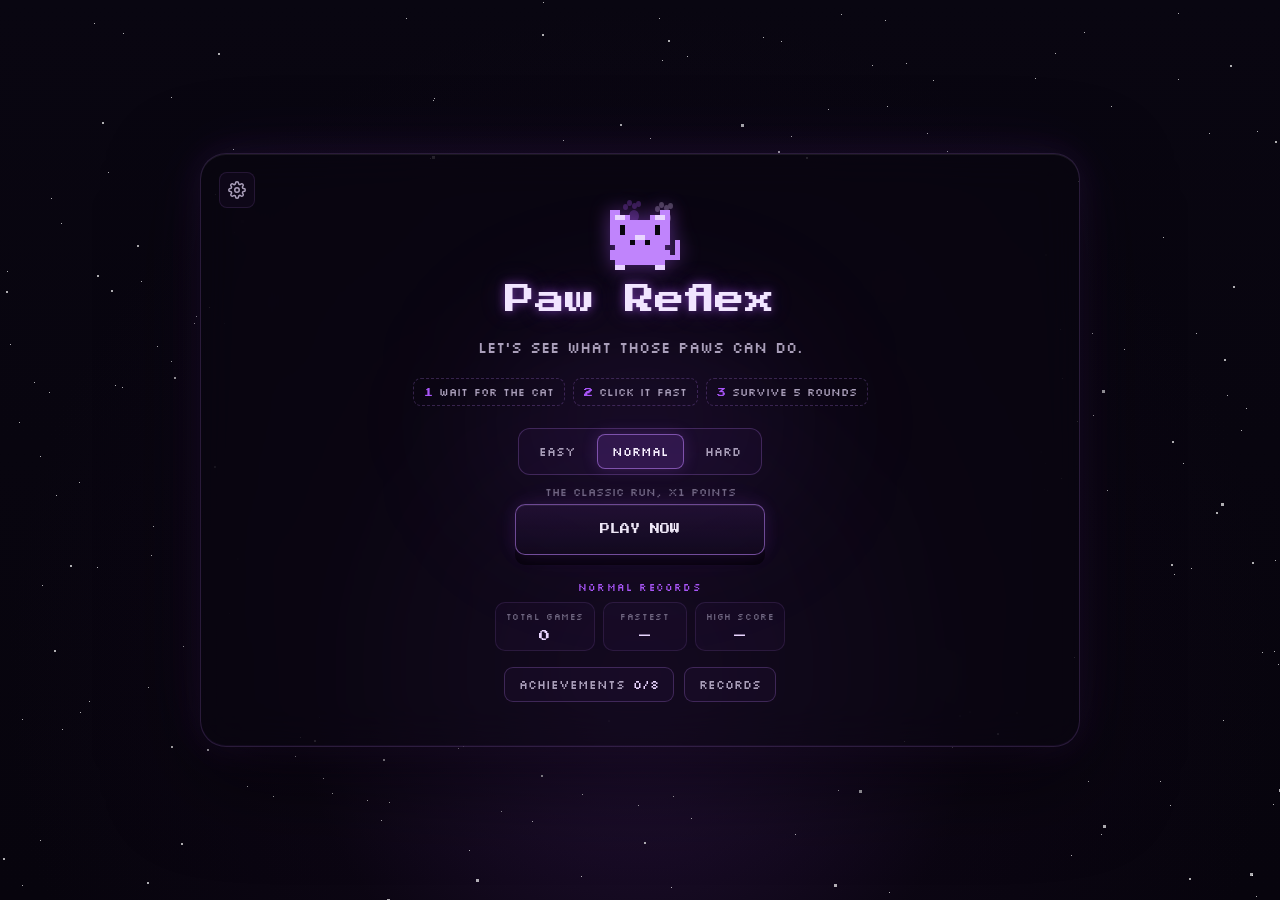
==== homescreen.html @ 72b89626 "feat: home screen upgrade with mascot, how-to-play, mode stats, and selection animations" ====
<!doctype html>
<html lang="en">
  <head>
    <meta charset="UTF-8" />
    <meta name="viewport" content="width=device-width, initial-scale=1.0" />
    <title>Paw Reflex</title>
    <link rel="preconnect" href="https://fonts.googleapis.com" />
    <link rel="preconnect" href="https://fonts.gstatic.com" crossorigin />
    <link
      href="https://fonts.googleapis.com/css2?family=Press+Start+2P&family=Silkscreen:wght@400;700&display=swap"
      rel="stylesheet"
    />
    <link rel="stylesheet" href="style.css" />
  </head>

  <body>
    <div class="mouse-glow"></div>

    <div class="container">
      <div id="stars"></div>
      <div id="stars2"></div>
      <div id="stars3"></div>
      <div></div>
    </div>

    <main class="game-container">
      <button class="settings-btn" type="button" aria-label="Settings">
        <svg
          viewBox="0 0 24 24"
          width="18"
          height="18"
          fill="none"
          stroke="currentColor"
          stroke-width="2"
          stroke-linecap="round"
          stroke-linejoin="round"
          aria-hidden="true"
        >
          <circle cx="12" cy="12" r="3"></circle>
          <path
            d="M19.4 15a1.65 1.65 0 0 0 .33 1.82l.06.06a2 2 0 0 1 0 2.83 2 2 0 0 1-2.83 0l-.06-.06a1.65 1.65 0 0 0-1.82-.33 1.65 1.65 0 0 0-1 1.51V21a2 2 0 0 1-2 2 2 2 0 0 1-2-2v-.09A1.65 1.65 0 0 0 9 19.4a1.65 1.65 0 0 0-1.82.33l-.06.06a2 2 0 0 1-2.83 0 2 2 0 0 1 0-2.83l.06-.06a1.65 1.65 0 0 0 .33-1.82 1.65 1.65 0 0 0-1.51-1H3a2 2 0 0 1-2-2 2 2 0 0 1 2-2h.09A1.65 1.65 0 0 0 4.6 9a1.65 1.65 0 0 0-.33-1.82l-.06-.06a2 2 0 0 1 0-2.83 2 2 0 0 1 2.83 0l.06.06a1.65 1.65 0 0 0 1.82.33H9a1.65 1.65 0 0 0 1-1.51V3a2 2 0 0 1 2-2 2 2 0 0 1 2 2v.09a1.65 1.65 0 0 0 1 1.51 1.65 1.65 0 0 0 1.82-.33l.06-.06a2 2 0 0 1 2.83 0 2 2 0 0 1 0 2.83l-.06.06a1.65 1.65 0 0 0-.33 1.82V9a1.65 1.65 0 0 0 1.51 1H21a2 2 0 0 1 2 2 2 2 0 0 1-2 2h-.09a1.65 1.65 0 0 0-1.51 1z"
          ></path>
        </svg>
      </button>
      <section class="home-screen">
        <span
          class="paw"
          style="
            top: -4px;
            left: 18px;
            transform: rotate(-18deg);
            color: var(--pink);
          "
          aria-hidden="true"
        ></span>

        <span
          class="paw"
          style="
            bottom: 6px;
            right: 14px;
            transform: rotate(14deg);
            color: var(--signal);
          "
          aria-hidden="true"
        ></span>

        <div class="mascot-wrap">
          <svg
            class="mascot"
            viewBox="0 0 16 12"
            width="80"
            height="60"
            shape-rendering="crispEdges"
            aria-hidden="true"
          >
            <g class="mascot-tail">
              <rect class="mascot-body" x="15" y="6" width="1" height="1" />
              <rect class="mascot-body" x="15" y="7" width="1" height="1" />
              <rect class="mascot-body" x="15" y="8" width="1" height="1" />
              <rect class="mascot-body" x="14" y="9" width="2" height="1" />
            </g>
            <rect class="mascot-body" x="2" y="0" width="2" height="1" />
            <rect class="mascot-body" x="12" y="0" width="2" height="1" />
            <rect class="mascot-body" x="2" y="1" width="1" height="1" />
            <rect class="mascot-body" x="5" y="1" width="1" height="1" />
            <rect class="mascot-body" x="10" y="1" width="1" height="1" />
            <rect class="mascot-body" x="13" y="1" width="1" height="1" />
            <rect class="mascot-body" x="2" y="2" width="12" height="1" />
            <rect class="mascot-body" x="2" y="3" width="2" height="1" />
            <rect class="mascot-body" x="5" y="3" width="6" height="1" />
            <rect class="mascot-body" x="12" y="3" width="2" height="1" />
            <rect class="mascot-body" x="2" y="4" width="2" height="1" />
            <rect class="mascot-body" x="5" y="4" width="6" height="1" />
            <rect class="mascot-body" x="12" y="4" width="2" height="1" />
            <rect class="mascot-body" x="2" y="5" width="5" height="1" />
            <rect class="mascot-body" x="9" y="5" width="5" height="1" />
            <rect class="mascot-body" x="2" y="6" width="4" height="1" />
            <rect class="mascot-body" x="7" y="6" width="2" height="1" />
            <rect class="mascot-body" x="10" y="6" width="4" height="1" />
            <rect class="mascot-body" x="3" y="7" width="10" height="1" />
            <rect class="mascot-body" x="2" y="8" width="12" height="1" />
            <rect class="mascot-body" x="2" y="9" width="12" height="1" />
            <rect class="mascot-body" x="3" y="10" width="10" height="1" />
            <rect class="mascot-inner" x="3" y="1" width="2" height="1" />
            <rect class="mascot-inner" x="11" y="1" width="2" height="1" />
            <rect class="mascot-inner" x="3" y="11" width="2" height="1" />
            <rect class="mascot-inner" x="11" y="11" width="2" height="1" />
            <g class="mascot-eyes">
              <rect class="mascot-eye" x="4" y="3" width="1" height="1" />
              <rect class="mascot-eye" x="11" y="3" width="1" height="1" />
              <rect class="mascot-eye" x="4" y="4" width="1" height="1" />
              <rect class="mascot-eye" x="11" y="4" width="1" height="1" />
            </g>
            <rect class="mascot-inner" x="7" y="5" width="2" height="1" />
            <rect class="mascot-eye" x="6" y="6" width="1" height="1" />
            <rect class="mascot-eye" x="9" y="6" width="1" height="1" />
          </svg>
        </div>

        <h1>Paw Reflex</h1>

        <p class="tagline">Let's see what those paws can do.</p>

        <ol class="how-to" aria-label="How to play">
          <li><b>1</b> Wait for the cat</li>
          <li><b>2</b> Click it fast</li>
          <li><b>3</b> Survive 5 rounds</li>
        </ol>

        <div class="mode-select" role="radiogroup" aria-label="Difficulty mode">
          <button
            class="mode-btn"
            type="button"
            role="radio"
            aria-checked="false"
            data-mode="easy"
          >
            Easy
          </button>
          <button
            class="mode-btn"
            type="button"
            role="radio"
            aria-checked="true"
            data-mode="normal"
          >
            Normal
          </button>
          <button
            class="mode-btn"
            type="button"
            role="radio"
            aria-checked="false"
            data-mode="hard"
          >
            Hard
          </button>
        </div>

        <p class="mode-hint"></p>

        <button class="play-btn">Play now</button>

        <div class="home-stats">
          <p class="home-stats-mode"></p>

          <div class="home-stat-row">
            <div class="home-stat">
              <span>Total games</span>
              <strong class="home-stat-games">0</strong>
            </div>

            <div class="home-stat">
              <span>Fastest</span>
              <strong class="home-stat-fastest">—</strong>
            </div>

            <div class="home-stat">
              <span>High score</span>
              <strong class="home-stat-score">—</strong>
            </div>
          </div>
        </div>

        <div class="home-links">
          <button class="achievements-btn" type="button">
            Achievements <span class="achievements-count">0/8</span>
          </button>
          <button class="records-btn" type="button">Records</button>
        </div>
      </section>
    </main>

    <section
      id="achievements-screen"
      role="dialog"
      aria-modal="true"
      aria-labelledby="achievements-title"
      aria-hidden="true"
    >
      <div class="achievements-card">
        <p class="results-label">TROPHIES</p>

        <h2 id="achievements-title">Achievements</h2>

        <ul class="achievements-list"></ul>

        <button id="achievements-close-btn" type="button">Close</button>
      </div>
    </section>

    <section
      id="records-screen"
      role="dialog"
      aria-modal="true"
      aria-labelledby="records-title"
      aria-hidden="true"
    >
      <div class="achievements-card records-card">
        <p class="results-label">STATS</p>

        <h2 id="records-title">Personal Records</h2>

        <div class="records-body"></div>

        <button id="records-close-btn" type="button">Close</button>
      </div>
    </section>

    <section
      id="settings-screen"
      role="dialog"
      aria-modal="true"
      aria-labelledby="settings-title"
      aria-hidden="true"
    >
      <div class="settings-card">
        <p class="results-label">OPTIONS</p>

        <h2 id="settings-title">Settings</h2>

        <ul class="settings-list">
          <li class="setting-row">
            <div>
              <strong>Music</strong>
              <span>Home screen soundtrack</span>
            </div>
            <button
              class="toggle"
              type="button"
              role="switch"
              aria-checked="true"
              aria-label="Music"
              data-setting="music"
            >
              <span class="toggle-knob"></span>
            </button>
          </li>

          <li class="setting-row">
            <div>
              <strong>Sound effects</strong>
              <span>Clicks, hits and countdown</span>
            </div>
            <button
              class="toggle"
              type="button"
              role="switch"
              aria-checked="true"
              aria-label="Sound effects"
              data-setting="sfx"
            >
              <span class="toggle-knob"></span>
            </button>
          </li>

          <li class="setting-row">
            <div>
              <strong>Visual effects</strong>
              <span>Glow, stars and animations</span>
            </div>
            <button
              class="toggle"
              type="button"
              role="switch"
              aria-checked="true"
              aria-label="Visual effects"
              data-setting="effects"
            >
              <span class="toggle-knob"></span>
            </button>
          </li>
        </ul>

        <button id="settings-close-btn" type="button">Close</button>
      </div>
    </section>

    <div id="game-loading">
      <div class="loading-den">
        <img
          class="loading-gif"
          src="https://media.tenor.com/aH6qp6K6lO4AAAAm/apple-apple-cat.webp"
          alt=""
          aria-hidden="true"
        />
      </div>

      <div class="loading-logo">Paw Reflex</div>

      <div class="loading-bar">
        <span></span>
      </div>

      <div class="loading-text">Warming up paws</div>
    </div>

    <audio id="home-music" loop preload="auto">
      <source src="assets/home-music.mp3" type="audio/mpeg" />
    </audio>

    <script src="app.js"></script>
  </body>
</html>
---- style.css ----
:root {
  --bg-void: #08050f;
  --bg-panel: rgba(14, 9, 24, 0.68);
  --bg-raised: rgba(22, 13, 35, 0.82);

  --border-hair: rgba(192, 132, 252, 0.12);
  --border-hair-strong: rgba(192, 132, 252, 0.24);

  --text-primary: #f7f0ff;
  --text-muted: #aa9fba;
  --text-faint: #6f6680;

  --signal: #a855f7;
  --signal-strong: #c084fc;
  --signal-dim: rgba(168, 85, 247, 0.14);

  --pink: #e9d5ff;
  --pink-dim: rgba(233, 213, 255, 0.16);

  --cat-coat: #f3d8b6;
  --cat-coat-shade: #e0bb8c;
  --cat-ear-inner: #ffc9d1;
  --cat-mark: #2a211b;

  --font-display: "Press Start 2P", cursive;
  --font-mono: "Silkscreen", monospace;

  --radius-panel: 26px;
}

* {
  box-sizing: border-box;
  margin: 0;
  padding: 0;
}

body {
  min-height: 100vh;
  display: flex;
  justify-content: center;
  align-items: center;
  font-family: var(--font-display);
  color: var(--text-primary);

  background:
    radial-gradient(
      circle at 50% 18%,
      rgba(168, 85, 247, 0.13),
      transparent 42%
    ),
    radial-gradient(
      circle at 12% 85%,
      rgba(124, 58, 237, 0.08),
      transparent 38%
    ),
    var(--bg-void);

  position: relative;
  overflow: hidden;
  isolation: isolate;
}

body::before {
  content: "";
  position: fixed;
  inset: 0;
  background:
    radial-gradient(
      circle at 50% 35%,
      rgba(168, 85, 247, 0.08),
      transparent 52%
    ),
    linear-gradient(180deg, rgba(255, 255, 255, 0.015), transparent 32%);
  pointer-events: none;
  z-index: 0;
}

button {
  font: inherit;
  color: inherit;
}

button:focus-visible {
  outline: 2px solid var(--signal);
  outline-offset: 2px;
}

.paw {
  position: absolute;
  opacity: 0.28;
  pointer-events: none;
  color: var(--signal);
  filter: drop-shadow(0 0 10px rgba(168, 85, 247, 0.42));
}

.paw::before {
  content: "";
  position: absolute;
  width: 10px;
  height: 12px;
  border-radius: 50%;
  background: currentColor;
  top: 6px;
  left: 3px;
}

.paw::after {
  content: "";
  position: absolute;
  width: 5px;
  height: 6px;
  border-radius: 50%;
  background: currentColor;
  top: 0;
  left: -3px;
  box-shadow:
    9px -1px 0 0 currentColor,
    4px -4px 0 0 currentColor,
    13px -3px 0 0 currentColor;
}

.game-container {
  width: min(880px, 95vw);
  max-height: 94vh;
  overflow-y: auto;
  padding: 38px 38px 42px;

  background: rgba(10, 6, 17, 0.58);
  backdrop-filter: blur(20px);
  -webkit-backdrop-filter: blur(20px);

  border: 1px solid rgba(192, 132, 252, 0.18);
  border-radius: var(--radius-panel);

  box-shadow:
    0 30px 90px rgba(0, 0, 0, 0.62),
    0 0 35px rgba(168, 85, 247, 0.11),
    0 0 80px rgba(168, 85, 247, 0.07),
    inset 0 1px 0 rgba(255, 255, 255, 0.07),
    inset 0 -1px 0 rgba(168, 85, 247, 0.06);

  position: relative;
  z-index: 2;
}

.home-screen {
  text-align: center;
  padding: 18px 0 2px;
  position: relative;
  animation: denReveal 0.5s cubic-bezier(0.22, 1, 0.36, 1);
}

.home-screen > * {
  position: relative;
  z-index: 1;
}

.home-screen::before {
  content: "";
  position: absolute;
  width: 320px;
  height: 220px;
  left: 50%;
  top: 45%;
  transform: translate(-50%, -50%);
  background: rgba(168, 85, 247, 0.08);
  filter: blur(70px);
  border-radius: 50%;
  pointer-events: none;
  z-index: 0;
}

@keyframes denReveal {
  from {
    opacity: 0;
    transform: translateY(10px) scale(0.98);
  }
  to {
    opacity: 1;
    transform: translateY(0) scale(1);
  }
}

.home-screen h1 {
  font-size: 30px;
  font-weight: 400;
  line-height: 1.35;
  letter-spacing: 0;
  margin-bottom: 16px;

  color: #f1e5ff;
  text-shadow:
    0 0 10px rgba(168, 85, 247, 0.58),
    0 0 26px rgba(168, 85, 247, 0.24);
}

.home-screen .tagline {
  font-family: var(--font-mono);
  font-size: 15px;
  line-height: 1.6;
  color: var(--text-muted);
  margin-bottom: 34px;
}

.play-btn {
  --bg: rgba(15, 8, 25, 0.92);
  --text-color: #f7f0ff;

  position: relative;
  width: 250px;
  border: 1px solid rgba(192, 132, 252, 0.55);
  background:
    linear-gradient(
      180deg,
      rgba(168, 85, 247, 0.12),
      rgba(168, 85, 247, 0.025)
    ),
    var(--bg);
  color: var(--text-color);

  padding: 17px 18px;
  font-family: var(--font-display);
  font-size: 10px;
  font-weight: 400;
  line-height: 1.5;
  text-transform: uppercase;
  transition:
    transform 0.18s ease,
    border-color 0.18s ease,
    box-shadow 0.18s ease,
    background 0.18s ease;
  border-radius: 10px;
  opacity: 0.96;
  letter-spacing: 0;

  box-shadow:
    0 0 16px rgba(168, 85, 247, 0.14),
    0 0 40px rgba(168, 85, 247, 0.06),
    0 10px 0 rgba(6, 3, 10, 0.88),
    inset 0 1px 0 rgba(255, 255, 255, 0.06);

  cursor: pointer;
}

.play-btn:hover {
  opacity: 1;
  transform: translateY(-1px);

  border-color: rgba(216, 180, 254, 0.92);

  background:
    linear-gradient(180deg, rgba(168, 85, 247, 0.2), rgba(168, 85, 247, 0.05)),
    var(--bg);

  box-shadow:
    0 0 18px rgba(168, 85, 247, 0.32),
    0 0 42px rgba(168, 85, 247, 0.14),
    0 10px 0 rgba(6, 3, 10, 0.88),
    inset 0 0 18px rgba(168, 85, 247, 0.08);
}

.play-btn:active {
  top: 4px;
  transform: translateY(3px);

  box-shadow:
    0 0 12px rgba(168, 85, 247, 0.24),
    0 4px 0 rgba(6, 3, 10, 0.88),
    inset 0 0 12px rgba(168, 85, 247, 0.08);
}
.home-best-row {
  margin-top: 30px;
  font-family: var(--font-mono);
  font-size: 13px;
  line-height: 1.4;
  color: var(--text-faint);
}

.home-best-row .home-best {
  color: var(--pink);
}

.game-header {
  display: flex;
  align-items: center;
  justify-content: space-between;

  margin-bottom: 26px;
  padding-bottom: 18px;
  border-bottom: 1px dashed var(--border-hair-strong);
}

.home-btn {
  font-family: var(--font-mono);
  font-size: 13px;
  letter-spacing: 0;

  color: var(--text-muted);
  background: rgba(168, 85, 247, 0.035);
  border: 1px solid var(--border-hair-strong);
  border-radius: 9px;
  padding: 9px 14px;

  cursor: pointer;
  transition:
    color 0.18s ease,
    border-color 0.18s ease,
    background 0.18s ease,
    transform 0.18s ease,
    box-shadow 0.18s ease;
}

.home-btn:hover {
  color: var(--signal-strong);
  border-color: var(--signal);
  background: rgba(168, 85, 247, 0.08);
  transform: translateY(-1px);
  box-shadow: 0 0 18px rgba(168, 85, 247, 0.12);
}

.round-counter {
  font-family: var(--font-mono);
  font-size: 12px;
  letter-spacing: 0.05em;
  color: var(--text-muted);
}

.stat-row {
  display: flex;
  gap: 12px;
  margin-bottom: 20px;
}

.stat-block {
  flex: 1;
  background:
    linear-gradient(
      180deg,
      rgba(168, 85, 247, 0.055),
      rgba(168, 85, 247, 0.018)
    ),
    var(--bg-raised);
  border: 1px solid var(--border-hair);
  border-radius: 14px;
  padding: 15px 17px;
  box-shadow: inset 0 1px 0 rgba(255, 255, 255, 0.025);
}

.stat-label {
  display: block;
  font-family: var(--font-mono);
  font-size: 10px;
  letter-spacing: 0.09em;
  color: var(--text-faint);
  margin-bottom: 6px;
}

.stat-value {
  display: block;
  font-family: var(--font-mono);
  font-size: 24px;
  font-weight: 700;
  color: var(--text-primary);
  text-shadow: 0 0 12px rgba(168, 85, 247, 0.14);
}

.stat-block.is-best .stat-value {
  color: var(--pink);
}

.game-area {
  position: relative;
  height: min(48vh, 420px);

  display: flex;
  align-items: center;
  justify-content: center;

  border: 1px solid var(--border-hair);
  border-radius: 20px;

  background:
    radial-gradient(
      circle at 50% 50%,
      rgba(168, 85, 247, 0.065),
      transparent 60%
    ),
    rgba(6, 3, 12, 0.92);

  box-shadow:
    inset 0 0 28px rgba(168, 85, 247, 0.035),
    inset 0 1px 0 rgba(255, 255, 255, 0.025);

  overflow: hidden;
}

.game-status {
  font-family: var(--font-mono);
  font-size: 13px;
  letter-spacing: 0.04em;
  color: var(--text-muted);
  pointer-events: none;
  animation: statusPulse 1.7s ease-in-out infinite;
}

@keyframes statusPulse {
  0%,
  100% {
    opacity: 0.5;
  }
  50% {
    opacity: 1;
  }
}

.target {
  display: block;
  opacity: 0;
  pointer-events: none;
  position: absolute;

  width: 96px;
  padding: 0;
  border: none;
  background: transparent;
  cursor: pointer;
  line-height: 0;

  appearance: none;
  -webkit-appearance: none;
  -webkit-tap-highlight-color: transparent;
  box-shadow: none;
  filter: none;
  outline: none;
  border-radius: 0;
}

/* no rectangular focus frame around the cat (the glow below replaces it) */
.target:focus,
.target:focus-visible {
  outline: none;
  box-shadow: none;
}

.target.is-visible {
  opacity: 1;
  pointer-events: auto;
  animation: targetPop 0.2s ease-out;
}

.target:hover .cat-gif {
  transform: scale(1.08) rotate(-2deg);
}

.target:active .cat-gif {
  transform: scale(0.9) rotate(2deg);
}

.cat-gif {
  display: block;
  width: 100%;
  height: auto;
  pointer-events: none;
  user-select: none;

  filter: none;
  box-shadow: none;
  transition: transform 0.12s cubic-bezier(0.34, 1.56, 0.64, 1);
}

.cat-source {
  position: absolute;
  width: 1px;
  height: 1px;
  opacity: 0;
  pointer-events: none;
}

@keyframes targetPop {
  from {
    transform: scale(0.3);
    opacity: 0;
  }
  to {
    transform: scale(1);
    opacity: 1;
  }
}

.round-dots {
  display: flex;
  justify-content: center;
  gap: 8px;
  margin-top: 18px;
}

.round-dots .dot {
  width: 7px;
  height: 7px;
  border-radius: 50%;
  background: var(--bg-raised);
  border: 1px solid var(--border-hair-strong);
  transition:
    background 0.2s ease,
    border-color 0.2s ease,
    transform 0.2s ease;
}

.round-dots .dot.is-current {
  background: var(--signal);
  border-color: var(--signal);
  transform: scale(1.3);
  box-shadow: 0 0 10px rgba(255, 157, 108, 0.6);
}

.round-dots .dot.is-done {
  background: var(--pink);
  border-color: var(--pink);
}

.start-btn {
  display: block;
  width: 100%;
  margin-top: 22px;

  font-family: var(--font-display);
  font-weight: 400;
  font-size: 10px;
  line-height: 1.5;
  letter-spacing: 0;

  padding: 17px 16px;
  border-radius: 10px;
  border: 1px solid var(--border-hair-strong);

  background:
    linear-gradient(180deg, rgba(168, 85, 247, 0.07), rgba(168, 85, 247, 0.02)),
    var(--bg-raised);
  color: var(--text-primary);

  cursor: pointer;
  transition:
    color 0.18s ease,
    border-color 0.18s ease,
    background 0.18s ease,
    transform 0.18s ease,
    box-shadow 0.18s ease;
}

.start-btn:hover {
  border-color: var(--signal);
  color: var(--signal-strong);
  background:
    linear-gradient(
      180deg,
      rgba(168, 85, 247, 0.14),
      rgba(168, 85, 247, 0.045)
    ),
    var(--bg-raised);
  transform: translateY(-1px);
  box-shadow: 0 0 24px rgba(168, 85, 247, 0.16);
}

.start-btn:active {
  transform: translateY(2px);
}

.mouse-glow {
  position: fixed;
  top: 0;
  left: 0;
  width: 0;
  height: 0;

  pointer-events: none;
  z-index: 0;
  color: var(--signal);

  filter: drop-shadow(0 0 7px rgba(168, 85, 247, 0.55))
    drop-shadow(0 0 18px rgba(168, 85, 247, 0.2));
  will-change: transform;
}

.mouse-glow::before {
  content: "";
  position: absolute;
  width: 9px;
  height: 11px;
  border-radius: 50%;
  background: currentColor;
  top: -14px;
  left: -5px;
  opacity: 0.85;
}

.mouse-glow::after {
  content: "";
  position: absolute;
  width: 4px;
  height: 5px;
  border-radius: 50%;
  background: currentColor;
  top: -20px;
  left: -9px;
  opacity: 0.85;
  box-shadow:
    8px -1px 0 0 currentColor,
    3.5px -3px 0 0 currentColor,
    11.5px -2.6px 0 0 currentColor;
}

#game-loading {
  display: none;
  position: fixed;
  inset: 0;

  flex-direction: column;
  justify-content: center;
  align-items: center;
  text-align: center;

  background:
    radial-gradient(
      circle at 50% 42%,
      rgba(168, 85, 247, 0.11),
      transparent 34%
    ),
    radial-gradient(
      circle at 50% 70%,
      rgba(124, 58, 237, 0.06),
      transparent 48%
    ),
    var(--bg-void);
  z-index: 10;
}

.loading-logo {
  font-family: var(--font-display);
  font-weight: 700;
  font-size: 22px;
  letter-spacing: -0.01em;
  margin-bottom: 16px;
}

.loading-den {
  width: 96px;
  height: 96px;
  margin: 0 auto 20px;
  position: relative;

  border-radius: 50%;
  background: rgba(18, 10, 30, 0.9);
  border: 1px solid var(--border-hair-strong);

  display: flex;
  align-items: center;
  justify-content: center;
  overflow: hidden;

  box-shadow:
    inset 0 0 0 6px var(--bg-void),
    0 0 0 1px var(--border-hair),
    0 0 30px rgba(168, 85, 247, 0.26);

  animation: denBreathe 2.2s ease-in-out infinite;
}

.loading-gif {
  width: 72%;
  height: 72%;
  object-fit: contain;
}

@keyframes denBreathe {
  0%,
  100% {
    box-shadow:
      inset 0 0 0 6px var(--bg-void),
      0 0 0 1px var(--border-hair),
      0 0 30px rgba(168, 85, 247, 0.26);
  }
  50% {
    box-shadow:
      inset 0 0 0 6px var(--bg-void),
      0 0 0 1px var(--border-hair),
      0 0 44px rgba(168, 85, 247, 0.42);
  }
}

.loading-bar {
  width: 140px;
  height: 4px;
  margin: 18px auto 0;

  border-radius: 999px;
  background: var(--bg-raised);
  overflow: hidden;
}

.loading-bar span {
  display: block;
  height: 100%;
  width: 40%;
  border-radius: 999px;
  background: linear-gradient(90deg, var(--signal), var(--pink));
  animation: loadingSweep 1.1s ease-in-out infinite;
}

@keyframes loadingSweep {
  0% {
    transform: translateX(-100%);
  }
  100% {
    transform: translateX(350%);
  }
}

.loading-text {
  margin-top: 16px;
  font-family: var(--font-mono);
  font-size: 11px;
  letter-spacing: 0.08em;
  color: var(--text-muted);
}

#results-screen {
  display: none;
  position: fixed;
  inset: 0;

  justify-content: center;
  align-items: center;

  padding: 24px;

  background:
    radial-gradient(
      circle at 50% 28%,
      rgba(168, 85, 247, 0.12),
      transparent 40%
    ),
    var(--bg-void);
  z-index: 20;
}

.results-card {
  width: 100%;
  max-width: min(720px, 92vw);
  max-height: 92vh;
  overflow-y: auto;

  padding: 32px 34px;

  text-align: center;

  background: rgba(10, 6, 17, 0.72);
  border: 1px solid var(--border-hair-strong);
  border-radius: var(--radius-panel);

  box-shadow:
    0 30px 80px rgba(0, 0, 0, 0.56),
    0 0 45px rgba(168, 85, 247, 0.08),
    inset 0 1px 0 rgba(255, 255, 255, 0.06);

  backdrop-filter: blur(16px);
  -webkit-backdrop-filter: blur(16px);

  animation: resultsPop 0.35s ease-out;
}

.results-label {
  font-family: var(--font-mono);
  font-size: 11px;
  letter-spacing: 0.12em;
  color: var(--signal);

  margin-bottom: 12px;
}

.results-card h1 {
  font-size: 21px;
  font-weight: 400;
  line-height: 1.5;
  color: var(--text-primary);
  text-shadow: 0 0 14px rgba(168, 85, 247, 0.15);
  margin-bottom: 18px;
}

.results-stats {
  display: grid;
  grid-template-columns: repeat(3, 1fr);
  gap: 8px;

  margin-bottom: 20px;
}

.result-stat {
  padding: 12px 10px;

  background:
    linear-gradient(180deg, rgba(168, 85, 247, 0.06), rgba(168, 85, 247, 0.02)),
    var(--bg-raised);
  border: 1px solid var(--border-hair);
  border-radius: 12px;
  box-shadow: inset 0 1px 0 rgba(255, 255, 255, 0.025);
}

.result-stat span {
  display: block;

  font-family: var(--font-mono);
  font-size: 10px;

  color: var(--text-faint);

  margin-bottom: 7px;
}

.result-stat strong {
  display: block;

  font-family: var(--font-mono);
  font-size: 18px;

  color: var(--text-primary);
}

#fastest-score {
  color: var(--pink);
}

#play-again-btn,
#results-home-btn {
  width: 100%;

  padding: 14px;

  border-radius: 10px;

  font-family: var(--font-display);
  font-weight: 400;
  font-size: 10px;
  line-height: 1.5;

  cursor: pointer;

  transition: 0.15s ease;
}

#play-again-btn {
  border: 1px solid rgba(192, 132, 252, 0.55);
  background: rgba(168, 85, 247, 0.11);
  color: var(--signal-strong);

  margin-bottom: 10px;
}

#play-again-btn:hover {
  background: rgba(168, 85, 247, 0.2);
  border-color: rgba(216, 180, 254, 0.9);
  color: #f7f0ff;
  box-shadow: 0 0 22px rgba(168, 85, 247, 0.18);

  transform: translateY(-1px);
}

#results-home-btn {
  border: 1px solid var(--border-hair-strong);
  background: rgba(168, 85, 247, 0.025);
  color: var(--text-muted);
}

#results-home-btn:hover {
  border-color: var(--signal);
  color: var(--signal-strong);
  background: rgba(168, 85, 247, 0.07);
  box-shadow: 0 0 18px rgba(168, 85, 247, 0.1);

  transform: translateY(-1px);
}

@keyframes resultsPop {
  from {
    opacity: 0;
    transform: scale(0.95);
  }

  to {
    opacity: 1;
    transform: scale(1);
  }
}

@media (max-width: 480px) {
  .results-card {
    padding: 34px 22px;
  }

  .results-card h1 {
    font-size: 27px;
  }

  .results-stats {
    gap: 7px;
  }

  .result-stat {
    padding: 14px 6px;
  }

  .result-stat strong {
    font-size: 16px;
  }
}

@media (max-width: 480px) {
  .game-container {
    padding: 30px 20px 32px;
  }

  .home-screen h1 {
    font-size: 22px;
  }

  .stat-value {
    font-size: 18px;
  }

  .game-area {
    height: 220px;
  }
}

/* Unified pixel-neon finish */
#stars,
#stars2,
#stars3 {
  opacity: 0.68;
  filter: drop-shadow(0 0 3px rgba(216, 180, 254, 0.08));
}

.game-header,
.stat-row,
.game-area,
.round-dots,
.start-btn {
  position: relative;
  z-index: 1;
}

.round-dots .dot.is-current {
  box-shadow:
    0 0 8px rgba(168, 85, 247, 0.75),
    0 0 18px rgba(168, 85, 247, 0.28);
}

.round-dots .dot.is-done {
  box-shadow: 0 0 8px rgba(233, 213, 255, 0.16);
}

.game-status {
  text-shadow: 0 0 12px rgba(168, 85, 247, 0.1);
}

.loading-logo {
  color: var(--text-primary);
  text-shadow:
    0 0 10px rgba(168, 85, 247, 0.3),
    0 0 24px rgba(168, 85, 247, 0.12);
}

.results-label {
  text-shadow: 0 0 10px rgba(168, 85, 247, 0.24);
}

@media (prefers-reduced-motion: reduce) {
  *,
  *::before,
  *::after {
    animation-duration: 0.001ms !important;
    animation-iteration-count: 1 !important;
    transition-duration: 0.001ms !important;
  }
}

.container {
  position: fixed;
  inset: 0;
  width: 100%;
  height: 100%;
  background:
    radial-gradient(
      ellipse at 50% 75%,
      rgba(98, 44, 145, 0.32) 0%,
      rgba(24, 10, 35, 0.25) 38%,
      transparent 70%
    ),
    linear-gradient(180deg, #090611 0%, #07040d 100%);
  overflow: hidden;
  z-index: 0;
  pointer-events: none;
}

#stars {
  width: 1px;
  height: 1px;
  background: transparent;
  box-shadow:
    501px 811px rgba(255, 255, 255, 0.8),
    1450px 1324px #fff,
    1093px 1780px #fff,
    1469px 678px #fff,
    904px 741px #fff,
    1160px 781px #fff,
    1841px 1962px #fff,
    1630px 1667px #fff,
    1788px 676px #fff,
    367px 1734px #fff,
    1343px 156px #fff,
    1283px 1142px #fff,
    1062px 378px #fff,
    1395px 467px #fff,
    1017px 1891px #fff,
    137px 1114px #fff,
    1767px 1403px #fff,
    1543px 11px #fff,
    1078px 181px #fff,
    1189px 1574px #fff,
    1697px 1551px #fff,
    439px 472px #fff,
    1491px 677px #fff,
    1364px 599px #fff,
    34px 382px #fff,
    1221px 1584px #fff,
    1266px 1499px #fff,
    169px 1907px #fff,
    1219px 1125px #fff,
    659px 18px #fff,
    1731px 1959px #fff,
    332px 1216px #fff,
    1913px 788px #fff,
    80px 712px #fff,
    326px 1605px #fff,
    574px 1502px #fff,
    473px 1653px #fff,
    404px 975px #fff,
    322px 1797px #fff,
    425px 1321px #fff,
    1121px 1797px #fff,
    731px 647px #fff,
    891px 1584px #fff,
    1523px 109px #fff,
    1379px 244px #fff,
    865px 1064px #fff,
    493px 956px #fff,
    624px 1380px #fff,
    440px 619px #fff,
    1630px 767px #fff,
    955px 1196px #fff,
    62px 729px #fff,
    126px 946px #fff,
    1256px 896px #fff,
    1444px 256px #fff,
    661px 1628px #fff,
    1078px 1716px #fff,
    300px 737px #fff,
    1734px 413px #fff,
    1296px 129px #fff,
    1771px 1678px #fff,
    977px 1764px #fff,
    1879px 549px #fff,
    665px 1531px #fff,
    89px 701px #fff,
    1084px 1183px #fff,
    1597px 1576px #fff,
    1354px 1774px #fff,
    554px 1471px #fff,
    1469px 287px #fff,
    887px 106px #fff,
    1962px 766px #fff,
    638px 805px #fff,
    1651px 741px #fff,
    1517px 1826px #fff,
    24px 1152px #fff,
    507px 558px #fff,
    1262px 652px #fff,
    246px 1048px #fff,
    1077px 421px #fff,
    1866px 1847px #fff,
    1986px 1561px #fff,
    704px 632px #fff,
    1991px 1875px #fff,
    1227px 395px #fff,
    45px 1116px #fff,
    247px 786px #fff,
    890px 607px #fff,
    787px 1235px #fff,
    557px 524px #fff,
    1582px 1285px #fff,
    1725px 1366px #fff,
    952px 747px #fff,
    251px 458px #fff,
    1500px 1250px #fff,
    1999px 1734px #fff,
    1336px 1955px #fff,
    1705px 1464px #fff,
    728px 697px #fff,
    594px 510px #fff,
    1345px 1990px #fff,
    1919px 1803px #fff,
    1117px 966px #fff,
    1629px 97px #fff,
    1046px 1196px #fff,
    810px 1092px #fff,
    722px 976px #fff,
    406px 18px #fff,
    1665px 1860px #fff,
    1758px 1628px #fff,
    1183px 463px #fff,
    564px 239px #fff,
    13px 1767px #fff,
    1482px 1472px #fff,
    1700px 347px #fff,
    1362px 244px #fff,
    1141px 1708px #fff,
    22px 885px #fff,
    374px 1309px #fff,
    1034px 1037px #fff,
    1725px 1086px #fff,
    1343px 1921px #fff,
    596px 903px #fff,
    1061px 478px #fff,
    18px 1409px #fff,
    729px 1364px #fff,
    264px 911px #fff,
    677px 1442px #fff,
    123px 33px #fff,
    1303px 646px #fff,
    1945px 792px #fff,
    1305px 938px #fff,
    918px 1536px #fff,
    620px 948px #fff,
    183px 646px #fff,
    695px 687px #fff,
    881px 272px #fff,
    1521px 1212px #fff,
    1423px 1022px #fff,
    1545px 1271px #fff,
    1393px 348px #fff,
    685px 1910px #fff,
    1446px 856px #fff,
    73px 1201px #fff,
    736px 999px #fff,
    673px 796px #fff,
    469px 850px #fff,
    1912px 142px #fff,
    1278px 664px #fff,
    184px 1990px #fff,
    1173px 1312px #fff,
    782px 1879px #fff,
    323px 1035px #fff,
    611px 908px #fff,
    565px 1449px #fff,
    748px 1713px #fff,
    1047px 490px #fff,
    1040px 1872px #fff,
    1818px 1659px #fff,
    1806px 1327px #fff,
    386px 575px #fff,
    1550px 463px #fff,
    148px 687px #fff,
    651px 1683px #fff,
    1588px 1194px #fff,
    1831px 2px #fff,
    581px 876px #fff,
    1396px 1743px #fff,
    1212px 1810px #fff,
    421px 1920px #fff,
    658px 1461px #fff,
    1859px 1809px #fff,
    1456px 388px #fff,
    186px 1627px #fff,
    1528px 1145px #fff,
    171px 97px #fff,
    674px 1072px #fff,
    676px 1052px #fff,
    1165px 1131px #fff,
    1088px 781px #fff,
    1231px 948px #fff,
    330px 257px #fff,
    426px 1046px #fff,
    549px 652px #fff,
    1338px 74px #fff,
    1749px 364px #fff,
    931px 369px #fff,
    383px 1428px #fff,
    1558px 389px #fff,
    927px 133px #fff,
    234px 1888px #fff,
    1785px 1617px #fff,
    556px 643px #fff,
    401px 275px #fff,
    406px 1644px #fff,
    1253px 1852px #fff,
    1599px 883px #fff,
    744px 1721px #fff,
    524px 1297px #fff,
    1226px 1177px #fff,
    1679px 55px #fff,
    874px 1811px #fff,
    838px 790px #fff,
    1241px 430px #fff,
    1676px 652px #fff,
    1191px 568px #fff,
    53px 1990px #fff,
    1163px 237px #fff,
    61px 223px #fff,
    592px 456px #fff,
    1844px 271px #fff,
    1324px 1488px #fff,
    1373px 717px #fff,
    1822px 709px #fff,
    1464px 941px #fff,
    1445px 1118px #fff,
    991px 1414px #fff,
    1964px 1076px #fff,
    108px 172px #fff,
    641px 1722px #fff,
    1539px 427px #fff,
    1697px 45px #fff,
    1301px 1353px #fff,
    1060px 329px #fff,
    967px 1396px #fff,
    493px 301px #fff,
    1228px 1406px #fff,
    1211px 1653px #fff,
    444px 1822px #fff,
    1746px 353px #fff,
    1449px 381px #fff,
    671px 887px #fff,
    650px 138px #fff,
    30px 1839px #fff,
    1094px 1405px #fff,
    273px 796px #fff,
    1618px 1964px #fff,
    1045px 1849px #fff,
    1472px 1155px #fff,
    1529px 1312px #fff,
    728px 448px #fff,
    44px 1908px #fff,
    691px 818px #fff,
    254px 293px #fff,
    1981px 1133px #fff,
    1307px 375px #fff,
    196px 316px #fff,
    1241px 1975px #fff,
    1138px 1706px #fff,
    1769px 463px #fff,
    1768px 1428px #fff,
    1730px 590px #fff,
    1780px 523px #fff,
    1862px 1526px #fff,
    1613px 909px #fff,
    1266px 1781px #fff,
    470px 352px #fff,
    699px 1682px #fff,
    1002px 614px #fff,
    1209px 133px #fff,
    1842px 518px #fff,
    1422px 1836px #fff,
    1720px 1901px #fff,
    470px 1788px #fff,
    1355px 1387px #fff,
    146px 1162px #fff,
    933px 80px #fff,
    681px 1063px #fff,
    313px 1341px #fff,
    740px 1498px #fff,
    168px 1014px #fff,
    345px 1355px #fff,
    1498px 1562px #fff,
    1626px 1358px #fff,
    890px 403px #fff,
    663px 562px #fff,
    1481px 168px #fff,
    22px 719px #fff,
    774px 1041px #fff,
    1899px 829px #fff,
    430px 158px #fff,
    430px 361px #fff,
    1592px 1334px #fff,
    224px 323px #fff,
    1639px 1131px #fff,
    7px 271px #fff,
    1646px 1514px #fff,
    1605px 1444px #fff,
    1820px 1665px #fff,
    1549px 1641px #fff,
    1609px 1377px #fff,
    486px 1098px #fff,
    229px 613px #fff,
    542px 1694px #fff,
    318px 256px #fff,
    1861px 918px #fff,
    889px 892px #fff,
    442px 1524px #fff,
    19px 422px #fff,
    1935px 1908px #fff,
    828px 109px #fff,
    862px 1248px #fff,
    1275px 560px #fff,
    906px 63px #fff,
    337px 1605px #fff,
    1691px 918px #fff,
    1414px 679px #fff,
    1726px 749px #fff,
    1540px 1149px #fff,
    1337px 1466px #fff,
    446px 430px #fff,
    676px 1616px #fff,
    840px 326px #fff,
    976px 977px #fff,
    1840px 642px #fff,
    1273px 804px #fff,
    1071px 928px #fff,
    1292px 1675px #fff,
    29px 1148px #fff,
    1585px 135px #fff,
    1007px 563px #fff,
    1035px 78px #fff,
    1174px 574px #fff,
    120px 1304px #fff,
    845px 1292px #fff,
    861px 540px #fff,
    234px 232px #fff,
    1940px 1367px #fff,
    759px 639px #fff,
    1775px 1381px #fff,
    906px 372px #fff,
    1104px 1165px #fff,
    1524px 911px #fff,
    1882px 330px #fff,
    1389px 700px #fff,
    300px 1629px #fff,
    220px 1614px #fff,
    563px 140px #fff,
    1611px 1586px #fff,
    793px 1316px #fff,
    325px 1070px #fff,
    1722px 1462px #fff,
    1406px 1120px #fff,
    1169px 1768px #fff,
    1956px 1053px #fff,
    959px 1587px #fff,
    585px 1566px #fff,
    370px 204px #fff,
    1606px 1416px #fff,
    443px 1606px #fff,
    1499px 1102px #fff,
    1943px 105px #fff,
    1121px 1594px #fff,
    1512px 32px #fff,
    871px 1425px #fff,
    433px 100px #fff,
    294px 1471px #fff,
    1688px 1755px #fff,
    1666px 591px #fff,
    1034px 300px #fff,
    734px 1178px #fff,
    1342px 313px #fff,
    1616px 1590px #fff,
    1763px 1472px #fff,
    632px 1935px #fff,
    1708px 872px #fff,
    1871px 915px #fff,
    1829px 1020px #fff,
    1599px 578px #fff,
    42px 585px #fff,
    1163px 1382px #fff,
    1744px 1272px #fff,
    984px 1426px #fff,
    1786px 1584px #fff,
    1813px 379px #fff,
    1867px 1127px #fff,
    97px 567px #fff,
    626px 988px #fff,
    1178px 79px #fff,
    1703px 211px #fff,
    961px 1785px #fff,
    110px 975px #fff,
    953px 1941px #fff,
    1027px 1790px #fff,
    1665px 107px #fff,
    11px 964px #fff,
    1718px 1147px #fff,
    21px 1728px #fff,
    1358px 1922px #fff,
    872px 65px #fff,
    1191px 1635px #fff,
    762px 681px #fff,
    1519px 1033px #fff,
    906px 566px #fff,
    1074px 657px #fff,
    1093px 415px #fff,
    51px 198px #fff,
    1075px 1418px #fff,
    1547px 1070px #fff,
    225px 920px #fff,
    850px 1974px #fff,
    981px 595px #fff,
    1425px 131px #fff,
    460px 917px #fff,
    56px 495px #fff,
    714px 428px #fff,
    920px 493px #fff,
    470px 1521px #fff,
    532px 821px #fff,
    1905px 71px #fff,
    883px 1501px #fff,
    294px 196px #fff,
    381px 1999px #fff,
    332px 793px #fff,
    1246px 408px #fff,
    233px 149px #fff,
    315px 231px #fff,
    1594px 1302px #fff,
    696px 1585px #fff,
    791px 136px #fff,
    479px 199px #fff,
    1627px 1413px #fff,
    1824px 924px #fff,
    1631px 342px #fff,
    1251px 1151px #fff,
    284px 1781px #fff,
    497px 1052px #fff,
    204px 1161px #fff,
    646px 1499px #fff,
    1762px 558px #fff,
    854px 1833px #fff,
    883px 945px #fff,
    44px 982px #fff,
    1101px 834px #fff,
    515px 1748px #fff,
    1578px 1435px #fff,
    819px 1258px #fff,
    776px 670px #fff,
    115px 385px #fff,
    1478px 434px #fff,
    885px 20px #fff,
    192px 1513px #fff,
    78px 1129px #fff,
    1774px 1105px #fff,
    955px 1149px #fff,
    1817px 1929px #fff,
    1106px 1832px #fff,
    1107px 1997px #fff,
    94px 23px #fff,
    243px 982px #fff,
    43px 1972px #fff,
    1798px 673px #fff,
    1131px 1589px #fff,
    841px 14px #fff,
    826px 345px #fff,
    687px 56px #fff,
    1084px 32px #fff,
    1887px 1878px #fff,
    153px 526px #fff,
    1828px 253px #fff,
    1947px 1105px #fff,
    886px 700px #fff,
    1307px 1723px #fff,
    1274px 651px #fff,
    1530px 837px #fff,
    1699px 1637px #fff,
    1703px 1331px #fff,
    1929px 1557px #fff,
    1763px 737px #fff,
    1118px 1680px #fff,
    1545px 692px #fff,
    1462px 1092px #fff,
    208px 1667px #fff,
    1393px 859px #fff,
    186px 1794px #fff,
    351px 1199px #fff,
    642px 1995px #fff,
    1061px 1726px #fff,
    1708px 115px #fff,
    1233px 1305px #fff,
    637px 1786px #fff,
    1730px 603px #fff,
    75px 1240px #fff,
    1704px 1326px #fff,
    584px 346px #fff,
    438px 1554px #fff,
    561px 513px #fff,
    1382px 225px #fff,
    467px 1674px #fff,
    1403px 815px #fff,
    1546px 1835px #fff,
    127px 1119px #fff,
    276px 591px #fff,
    688px 1458px #fff,
    765px 646px #fff,
    474px 984px #fff,
    171px 361px #fff,
    94px 1480px #fff,
    1962px 1666px #fff,
    909px 1037px #fff,
    1725px 222px #fff,
    253px 1355px #fff,
    1892px 1901px #fff,
    275px 1847px #fff,
    28px 1184px #fff,
    1725px 1382px #fff,
    882px 647px #fff,
    1935px 1046px #fff,
    10px 344px #fff,
    292px 1328px #fff,
    127px 1352px #fff,
    752px 929px #fff,
    1589px 384px #fff,
    284px 1829px #fff,
    381px 820px #fff,
    1229px 1125px #fff,
    777px 429px #fff,
    1811px 1499px #fff,
    1573px 287px #fff,
    295px 756px #fff,
    389px 616px #fff,
    781px 41px #fff,
    1092px 333px #fff,
    794px 1588px #fff,
    386px 1847px #fff,
    1802px 710px #fff,
    662px 60px #fff,
    640px 264px #fff,
    463px 746px #fff,
    1859px 799px #fff,
    763px 37px #fff,
    639px 396px #fff,
    357px 1071px #fff,
    1190px 1430px #fff,
    1814px 257px #fff,
    1382px 235px #fff,
    606px 1304px #fff,
    1939px 1470px #fff,
    1124px 349px #fff,
    307px 1567px #fff,
    310px 1323px #fff,
    1145px 922px #fff,
    1196px 1922px #fff,
    1647px 544px #fff,
    788px 1337px #fff,
    257px 632px #fff,
    1413px 414px #fff,
    590px 620px #fff,
    582px 794px #fff,
    1702px 1481px #fff,
    1055px 53px #fff,
    157px 346px #fff,
    50px 1901px #fff,
    1038px 1369px #fff,
    796px 1941px #fff,
    215px 194px #fff,
    1567px 1538px #fff,
    367px 800px #fff,
    1044px 489px #fff,
    1109px 1712px #fff,
    524px 327px #fff,
    525px 1252px #fff,
    1475px 1240px #fff,
    529px 436px #fff,
    795px 834px #fff,
    122px 1371px #fff,
    79px 482px #fff,
    520px 1249px #fff,
    336px 1878px #fff,
    188px 944px #fff,
    325px 1259px #fff,
    1491px 1942px #fff,
    620px 1054px #fff,
    1606px 1153px #fff,
    1448px 502px #fff,
    53px 1381px #fff,
    107px 1670px #fff,
    1380px 618px #fff,
    967px 1557px #fff,
    1116px 1722px #fff,
    1174px 1044px #fff,
    1805px 717px #fff,
    663px 394px #fff,
    1848px 1007px #fff,
    389px 802px #fff,
    49px 392px #fff,
    1650px 852px #fff,
    1678px 1012px #fff,
    335px 1009px #fff,
    1818px 1631px #fff,
    1568px 742px #fff,
    1162px 1991px #fff,
    52px 1190px #fff,
    1401px 928px #fff,
    119px 1549px #fff,
    537px 1529px #fff,
    2px 1709px #fff,
    122px 387px #fff,
    543px 2px #fff,
    27px 1971px #fff,
    507px 1377px #fff,
    1362px 1080px #fff,
    1031px 1544px #fff,
    1631px 1174px #fff,
    1603px 312px #fff,
    1626px 1422px #fff,
    1430px 615px #fff,
    1958px 1431px #fff,
    1946px 1412px #fff,
    1848px 247px #fff,
    984px 1808px #fff,
    1396px 225px #fff,
    319px 717px #fff,
    1252px 875px #fff,
    1619px 156px #fff,
    951px 1971px #fff,
    386px 355px #fff,
    1406px 1151px #fff,
    273px 1538px #fff,
    844px 1570px #fff,
    947px 151px #fff,
    1363px 525px #fff,
    209px 307px #fff,
    1923px 1718px #fff,
    993px 1741px #fff,
    1513px 353px #fff,
    1353px 61px #fff,
    664px 352px #fff,
    1382px 359px #fff,
    1487px 1707px #fff,
    657px 1045px #fff,
    1107px 490px #fff,
    1834px 1176px #fff,
    837px 1438px #fff,
    1947px 448px #fff,
    1196px 333px #fff,
    151px 555px #fff,
    18px 992px #fff,
    458px 748px #fff,
    1801px 890px #fff,
    1093px 1012px #fff,
    315px 1101px #fff,
    194px 323px #fff,
    754px 292px #fff,
    1737px 7px #fff,
    40px 840px #fff,
    1170px 805px #fff,
    176px 1753px #fff,
    805px 1148px #fff,
    1578px 1271px #fff,
    367px 1494px #fff,
    363px 1111px #fff,
    1955px 243px #fff,
    1451px 1093px #fff,
    375px 617px #fff,
    1223px 720px #fff,
    1178px 13px #fff,
    1456px 865px #fff,
    1440px 49px #fff,
    186px 1569px #fff,
    320px 1853px #fff,
    300px 539px #fff,
    1559px 509px #fff,
    1985px 1108px #fff,
    1588px 828px #fff,
    525px 1432px #fff,
    831px 363px #fff,
    141px 281px #fff,
    1319px 402px #fff,
    40px 456px #fff,
    1955px 478px #fff,
    1758px 818px #fff,
    1924px 688px #fff,
    1030px 953px #fff,
    1982px 210px #fff,
    917px 1401px #fff,
    1051px 1837px #fff,
    1045px 463px #fff,
    1744px 573px #fff,
    529px 1530px #fff,
    542px 469px #fff,
    1982px 324px #fff,
    1902px 1422px #fff,
    1968px 782px #fff,
    1666px 1561px #fff,
    955px 304px #fff,
    323px 778px #fff,
    272px 443px #fff,
    485px 581px #fff,
    1353px 1058px #fff,
    1257px 131px #fff,
    434px 98px #fff,
    1587px 1953px #fff,
    1749px 68px #fff,
    1984px 839px #fff,
    1518px 183px #fff,
    1071px 855px #fff,
    1662px 1994px #fff,
    1111px 106px #fff,
    1954px 838px #fff;
  animation: animStar 50s linear infinite;
}
#stars:after {
  content: " ";
  position: absolute;
  top: 2000px;
  width: 1px;
  height: 1px;
  background: transparent;
  box-shadow:
    501px 811px #fff,
    1450px 1324px #fff,
    1093px 1780px #fff,
    1469px 678px #fff,
    904px 741px #fff,
    1160px 781px #fff,
    1841px 1962px #fff,
    1630px 1667px #fff,
    1788px 676px #fff,
    367px 1734px #fff,
    1343px 156px #fff,
    1283px 1142px #fff,
    1062px 378px #fff,
    1395px 467px #fff,
    1017px 1891px #fff,
    137px 1114px #fff,
    1767px 1403px #fff,
    1543px 11px #fff,
    1078px 181px #fff,
    1189px 1574px #fff,
    1697px 1551px #fff,
    439px 472px #fff,
    1491px 677px #fff,
    1364px 599px #fff,
    34px 382px #fff,
    1221px 1584px #fff,
    1266px 1499px #fff,
    169px 1907px #fff,
    1219px 1125px #fff,
    659px 18px #fff,
    1731px 1959px #fff,
    332px 1216px #fff,
    1913px 788px #fff,
    80px 712px #fff,
    326px 1605px #fff,
    574px 1502px #fff,
    473px 1653px #fff,
    404px 975px #fff,
    322px 1797px #fff,
    425px 1321px #fff,
    1121px 1797px #fff,
    731px 647px #fff,
    891px 1584px #fff,
    1523px 109px #fff,
    1379px 244px #fff,
    865px 1064px #fff,
    493px 956px #fff,
    624px 1380px #fff,
    440px 619px #fff,
    1630px 767px #fff,
    955px 1196px #fff,
    62px 729px #fff,
    126px 946px #fff,
    1256px 896px #fff,
    1444px 256px #fff,
    661px 1628px #fff,
    1078px 1716px #fff,
    300px 737px #fff,
    1734px 413px #fff,
    1296px 129px #fff,
    1771px 1678px #fff,
    977px 1764px #fff,
    1879px 549px #fff,
    665px 1531px #fff,
    89px 701px #fff,
    1084px 1183px #fff,
    1597px 1576px #fff,
    1354px 1774px #fff,
    554px 1471px #fff,
    1469px 287px #fff,
    887px 106px #fff,
    1962px 766px #fff,
    638px 805px #fff,
    1651px 741px #fff,
    1517px 1826px #fff,
    24px 1152px #fff,
    507px 558px #fff,
    1262px 652px #fff,
    246px 1048px #fff,
    1077px 421px #fff,
    1866px 1847px #fff,
    1986px 1561px #fff,
    704px 632px #fff,
    1991px 1875px #fff,
    1227px 395px #fff,
    45px 1116px #fff,
    247px 786px #fff,
    890px 607px #fff,
    787px 1235px #fff,
    557px 524px #fff,
    1582px 1285px #fff,
    1725px 1366px #fff,
    952px 747px #fff,
    251px 458px #fff,
    1500px 1250px #fff,
    1999px 1734px #fff,
    1336px 1955px #fff,
    1705px 1464px #fff,
    728px 697px #fff,
    594px 510px #fff,
    1345px 1990px #fff,
    1919px 1803px #fff,
    1117px 966px #fff,
    1629px 97px #fff,
    1046px 1196px #fff,
    810px 1092px #fff,
    722px 976px #fff,
    406px 18px #fff,
    1665px 1860px #fff,
    1758px 1628px #fff,
    1183px 463px #fff,
    564px 239px #fff,
    13px 1767px #fff,
    1482px 1472px #fff,
    1700px 347px #fff,
    1362px 244px #fff,
    1141px 1708px #fff,
    22px 885px #fff,
    374px 1309px #fff,
    1034px 1037px #fff,
    1725px 1086px #fff,
    1343px 1921px #fff,
    596px 903px #fff,
    1061px 478px #fff,
    18px 1409px #fff,
    729px 1364px #fff,
    264px 911px #fff,
    677px 1442px #fff,
    123px 33px #fff,
    1303px 646px #fff,
    1945px 792px #fff,
    1305px 938px #fff,
    918px 1536px #fff,
    620px 948px #fff,
    183px 646px #fff,
    695px 687px #fff,
    881px 272px #fff,
    1521px 1212px #fff,
    1423px 1022px #fff,
    1545px 1271px #fff,
    1393px 348px #fff,
    685px 1910px #fff,
    1446px 856px #fff,
    73px 1201px #fff,
    736px 999px #fff,
    673px 796px #fff,
    469px 850px #fff,
    1912px 142px #fff,
    1278px 664px #fff,
    184px 1990px #fff,
    1173px 1312px #fff,
    782px 1879px #fff,
    323px 1035px #fff,
    611px 908px #fff,
    565px 1449px #fff,
    748px 1713px #fff,
    1047px 490px #fff,
    1040px 1872px #fff,
    1818px 1659px #fff,
    1806px 1327px #fff,
    386px 575px #fff,
    1550px 463px #fff,
    148px 687px #fff,
    651px 1683px #fff,
    1588px 1194px #fff,
    1831px 2px #fff,
    581px 876px #fff,
    1396px 1743px #fff,
    1212px 1810px #fff,
    421px 1920px #fff,
    658px 1461px #fff,
    1859px 1809px #fff,
    1456px 388px #fff,
    186px 1627px #fff,
    1528px 1145px #fff,
    171px 97px #fff,
    674px 1072px #fff,
    676px 1052px #fff,
    1165px 1131px #fff,
    1088px 781px #fff,
    1231px 948px #fff,
    330px 257px #fff,
    426px 1046px #fff,
    549px 652px #fff,
    1338px 74px #fff,
    1749px 364px #fff,
    931px 369px #fff,
    383px 1428px #fff,
    1558px 389px #fff,
    927px 133px #fff,
    234px 1888px #fff,
    1785px 1617px #fff,
    556px 643px #fff,
    401px 275px #fff,
    406px 1644px #fff,
    1253px 1852px #fff,
    1599px 883px #fff,
    744px 1721px #fff,
    524px 1297px #fff,
    1226px 1177px #fff,
    1679px 55px #fff,
    874px 1811px #fff,
    838px 790px #fff,
    1241px 430px #fff,
    1676px 652px #fff,
    1191px 568px #fff,
    53px 1990px #fff,
    1163px 237px #fff,
    61px 223px #fff,
    592px 456px #fff,
    1844px 271px #fff,
    1324px 1488px #fff,
    1373px 717px #fff,
    1822px 709px #fff,
    1464px 941px #fff,
    1445px 1118px #fff,
    991px 1414px #fff,
    1964px 1076px #fff,
    108px 172px #fff,
    641px 1722px #fff,
    1539px 427px #fff,
    1697px 45px #fff,
    1301px 1353px #fff,
    1060px 329px #fff,
    967px 1396px #fff,
    493px 301px #fff,
    1228px 1406px #fff,
    1211px 1653px #fff,
    444px 1822px #fff,
    1746px 353px #fff,
    1449px 381px #fff,
    671px 887px #fff,
    650px 138px #fff,
    30px 1839px #fff,
    1094px 1405px #fff,
    273px 796px #fff,
    1618px 1964px #fff,
    1045px 1849px #fff,
    1472px 1155px #fff,
    1529px 1312px #fff,
    728px 448px #fff,
    44px 1908px #fff,
    691px 818px #fff,
    254px 293px #fff,
    1981px 1133px #fff,
    1307px 375px #fff,
    196px 316px #fff,
    1241px 1975px #fff,
    1138px 1706px #fff,
    1769px 463px #fff,
    1768px 1428px #fff,
    1730px 590px #fff,
    1780px 523px #fff,
    1862px 1526px #fff,
    1613px 909px #fff,
    1266px 1781px #fff,
    470px 352px #fff,
    699px 1682px #fff,
    1002px 614px #fff,
    1209px 133px #fff,
    1842px 518px #fff,
    1422px 1836px #fff,
    1720px 1901px #fff,
    470px 1788px #fff,
    1355px 1387px #fff,
    146px 1162px #fff,
    933px 80px #fff,
    681px 1063px #fff,
    313px 1341px #fff,
    740px 1498px #fff,
    168px 1014px #fff,
    345px 1355px #fff,
    1498px 1562px #fff,
    1626px 1358px #fff,
    890px 403px #fff,
    663px 562px #fff,
    1481px 168px #fff,
    22px 719px #fff,
    774px 1041px #fff,
    1899px 829px #fff,
    430px 158px #fff,
    430px 361px #fff,
    1592px 1334px #fff,
    224px 323px #fff,
    1639px 1131px #fff,
    7px 271px #fff,
    1646px 1514px #fff,
    1605px 1444px #fff,
    1820px 1665px #fff,
    1549px 1641px #fff,
    1609px 1377px #fff,
    486px 1098px #fff,
    229px 613px #fff,
    542px 1694px #fff,
    318px 256px #fff,
    1861px 918px #fff,
    889px 892px #fff,
    442px 1524px #fff,
    19px 422px #fff,
    1935px 1908px #fff,
    828px 109px #fff,
    862px 1248px #fff,
    1275px 560px #fff,
    906px 63px #fff,
    337px 1605px #fff,
    1691px 918px #fff,
    1414px 679px #fff,
    1726px 749px #fff,
    1540px 1149px #fff,
    1337px 1466px #fff,
    446px 430px #fff,
    676px 1616px #fff,
    840px 326px #fff,
    976px 977px #fff,
    1840px 642px #fff,
    1273px 804px #fff,
    1071px 928px #fff,
    1292px 1675px #fff,
    29px 1148px #fff,
    1585px 135px #fff,
    1007px 563px #fff,
    1035px 78px #fff,
    1174px 574px #fff,
    120px 1304px #fff,
    845px 1292px #fff,
    861px 540px #fff,
    234px 232px #fff,
    1940px 1367px #fff,
    759px 639px #fff,
    1775px 1381px #fff,
    906px 372px #fff,
    1104px 1165px #fff,
    1524px 911px #fff,
    1882px 330px #fff,
    1389px 700px #fff,
    300px 1629px #fff,
    220px 1614px #fff,
    563px 140px #fff,
    1611px 1586px #fff,
    793px 1316px #fff,
    325px 1070px #fff,
    1722px 1462px #fff,
    1406px 1120px #fff,
    1169px 1768px #fff,
    1956px 1053px #fff,
    959px 1587px #fff,
    585px 1566px #fff,
    370px 204px #fff,
    1606px 1416px #fff,
    443px 1606px #fff,
    1499px 1102px #fff,
    1943px 105px #fff,
    1121px 1594px #fff,
    1512px 32px #fff,
    871px 1425px #fff,
    433px 100px #fff,
    294px 1471px #fff,
    1688px 1755px #fff,
    1666px 591px #fff,
    1034px 300px #fff,
    734px 1178px #fff,
    1342px 313px #fff,
    1616px 1590px #fff,
    1763px 1472px #fff,
    632px 1935px #fff,
    1708px 872px #fff,
    1871px 915px #fff,
    1829px 1020px #fff,
    1599px 578px #fff,
    42px 585px #fff,
    1163px 1382px #fff,
    1744px 1272px #fff,
    984px 1426px #fff,
    1786px 1584px #fff,
    1813px 379px #fff,
    1867px 1127px #fff,
    97px 567px #fff,
    626px 988px #fff,
    1178px 79px #fff,
    1703px 211px #fff,
    961px 1785px #fff,
    110px 975px #fff,
    953px 1941px #fff,
    1027px 1790px #fff,
    1665px 107px #fff,
    11px 964px #fff,
    1718px 1147px #fff,
    21px 1728px #fff,
    1358px 1922px #fff,
    872px 65px #fff,
    1191px 1635px #fff,
    762px 681px #fff,
    1519px 1033px #fff,
    906px 566px #fff,
    1074px 657px #fff,
    1093px 415px #fff,
    51px 198px #fff,
    1075px 1418px #fff,
    1547px 1070px #fff,
    225px 920px #fff,
    850px 1974px #fff,
    981px 595px #fff,
    1425px 131px #fff,
    460px 917px #fff,
    56px 495px #fff,
    714px 428px #fff,
    920px 493px #fff,
    470px 1521px #fff,
    532px 821px #fff,
    1905px 71px #fff,
    883px 1501px #fff,
    294px 196px #fff,
    381px 1999px #fff,
    332px 793px #fff,
    1246px 408px #fff,
    233px 149px #fff,
    315px 231px #fff,
    1594px 1302px #fff,
    696px 1585px #fff,
    791px 136px #fff,
    479px 199px #fff,
    1627px 1413px #fff,
    1824px 924px #fff,
    1631px 342px #fff,
    1251px 1151px #fff,
    284px 1781px #fff,
    497px 1052px #fff,
    204px 1161px #fff,
    646px 1499px #fff,
    1762px 558px #fff,
    854px 1833px #fff,
    883px 945px #fff,
    44px 982px #fff,
    1101px 834px #fff,
    515px 1748px #fff,
    1578px 1435px #fff,
    819px 1258px #fff,
    776px 670px #fff,
    115px 385px #fff,
    1478px 434px #fff,
    885px 20px #fff,
    192px 1513px #fff,
    78px 1129px #fff,
    1774px 1105px #fff,
    955px 1149px #fff,
    1817px 1929px #fff,
    1106px 1832px #fff,
    1107px 1997px #fff,
    94px 23px #fff,
    243px 982px #fff,
    43px 1972px #fff,
    1798px 673px #fff,
    1131px 1589px #fff,
    841px 14px #fff,
    826px 345px #fff,
    687px 56px #fff,
    1084px 32px #fff,
    1887px 1878px #fff,
    153px 526px #fff,
    1828px 253px #fff,
    1947px 1105px #fff,
    886px 700px #fff,
    1307px 1723px #fff,
    1274px 651px #fff,
    1530px 837px #fff,
    1699px 1637px #fff,
    1703px 1331px #fff,
    1929px 1557px #fff,
    1763px 737px #fff,
    1118px 1680px #fff,
    1545px 692px #fff,
    1462px 1092px #fff,
    208px 1667px #fff,
    1393px 859px #fff,
    186px 1794px #fff,
    351px 1199px #fff,
    642px 1995px #fff,
    1061px 1726px #fff,
    1708px 115px #fff,
    1233px 1305px #fff,
    637px 1786px #fff,
    1730px 603px #fff,
    75px 1240px #fff,
    1704px 1326px #fff,
    584px 346px #fff,
    438px 1554px #fff,
    561px 513px #fff,
    1382px 225px #fff,
    467px 1674px #fff,
    1403px 815px #fff,
    1546px 1835px #fff,
    127px 1119px #fff,
    276px 591px #fff,
    688px 1458px #fff,
    765px 646px #fff,
    474px 984px #fff,
    171px 361px #fff,
    94px 1480px #fff,
    1962px 1666px #fff,
    909px 1037px #fff,
    1725px 222px #fff,
    253px 1355px #fff,
    1892px 1901px #fff,
    275px 1847px #fff,
    28px 1184px #fff,
    1725px 1382px #fff,
    882px 647px #fff,
    1935px 1046px #fff,
    10px 344px #fff,
    292px 1328px #fff,
    127px 1352px #fff,
    752px 929px #fff,
    1589px 384px #fff,
    284px 1829px #fff,
    381px 820px #fff,
    1229px 1125px #fff,
    777px 429px #fff,
    1811px 1499px #fff,
    1573px 287px #fff,
    295px 756px #fff,
    389px 616px #fff,
    781px 41px #fff,
    1092px 333px #fff,
    794px 1588px #fff,
    386px 1847px #fff,
    1802px 710px #fff,
    662px 60px #fff,
    640px 264px #fff,
    463px 746px #fff,
    1859px 799px #fff,
    763px 37px #fff,
    639px 396px #fff,
    357px 1071px #fff,
    1190px 1430px #fff,
    1814px 257px #fff,
    1382px 235px #fff,
    606px 1304px #fff,
    1939px 1470px #fff,
    1124px 349px #fff,
    307px 1567px #fff,
    310px 1323px #fff,
    1145px 922px #fff,
    1196px 1922px #fff,
    1647px 544px #fff,
    788px 1337px #fff,
    257px 632px #fff,
    1413px 414px #fff,
    590px 620px #fff,
    582px 794px #fff,
    1702px 1481px #fff,
    1055px 53px #fff,
    157px 346px #fff,
    50px 1901px #fff,
    1038px 1369px #fff,
    796px 1941px #fff,
    215px 194px #fff,
    1567px 1538px #fff,
    367px 800px #fff,
    1044px 489px #fff,
    1109px 1712px #fff,
    524px 327px #fff,
    525px 1252px #fff,
    1475px 1240px #fff,
    529px 436px #fff,
    795px 834px #fff,
    122px 1371px #fff,
    79px 482px #fff,
    520px 1249px #fff,
    336px 1878px #fff,
    188px 944px #fff,
    325px 1259px #fff,
    1491px 1942px #fff,
    620px 1054px #fff,
    1606px 1153px #fff,
    1448px 502px #fff,
    53px 1381px #fff,
    107px 1670px #fff,
    1380px 618px #fff,
    967px 1557px #fff,
    1116px 1722px #fff,
    1174px 1044px #fff,
    1805px 717px #fff,
    663px 394px #fff,
    1848px 1007px #fff,
    389px 802px #fff,
    49px 392px #fff,
    1650px 852px #fff,
    1678px 1012px #fff,
    335px 1009px #fff,
    1818px 1631px #fff,
    1568px 742px #fff,
    1162px 1991px #fff,
    52px 1190px #fff,
    1401px 928px #fff,
    119px 1549px #fff,
    537px 1529px #fff,
    2px 1709px #fff,
    122px 387px #fff,
    543px 2px #fff,
    27px 1971px #fff,
    507px 1377px #fff,
    1362px 1080px #fff,
    1031px 1544px #fff,
    1631px 1174px #fff,
    1603px 312px #fff,
    1626px 1422px #fff,
    1430px 615px #fff,
    1958px 1431px #fff,
    1946px 1412px #fff,
    1848px 247px #fff,
    984px 1808px #fff,
    1396px 225px #fff,
    319px 717px #fff,
    1252px 875px #fff,
    1619px 156px #fff,
    951px 1971px #fff,
    386px 355px #fff,
    1406px 1151px #fff,
    273px 1538px #fff,
    844px 1570px #fff,
    947px 151px #fff,
    1363px 525px #fff,
    209px 307px #fff,
    1923px 1718px #fff,
    993px 1741px #fff,
    1513px 353px #fff,
    1353px 61px #fff,
    664px 352px #fff,
    1382px 359px #fff,
    1487px 1707px #fff,
    657px 1045px #fff,
    1107px 490px #fff,
    1834px 1176px #fff,
    837px 1438px #fff,
    1947px 448px #fff,
    1196px 333px #fff,
    151px 555px #fff,
    18px 992px #fff,
    458px 748px #fff,
    1801px 890px #fff,
    1093px 1012px #fff,
    315px 1101px #fff,
    194px 323px #fff,
    754px 292px #fff,
    1737px 7px #fff,
    40px 840px #fff,
    1170px 805px #fff,
    176px 1753px #fff,
    805px 1148px #fff,
    1578px 1271px #fff,
    367px 1494px #fff,
    363px 1111px #fff,
    1955px 243px #fff,
    1451px 1093px #fff,
    375px 617px #fff,
    1223px 720px #fff,
    1178px 13px #fff,
    1456px 865px #fff,
    1440px 49px #fff,
    186px 1569px #fff,
    320px 1853px #fff,
    300px 539px #fff,
    1559px 509px #fff,
    1985px 1108px #fff,
    1588px 828px #fff,
    525px 1432px #fff,
    831px 363px #fff,
    141px 281px #fff,
    1319px 402px #fff,
    40px 456px #fff,
    1955px 478px #fff,
    1758px 818px #fff,
    1924px 688px #fff,
    1030px 953px #fff,
    1982px 210px #fff,
    917px 1401px #fff,
    1051px 1837px #fff,
    1045px 463px #fff,
    1744px 573px #fff,
    529px 1530px #fff,
    542px 469px #fff,
    1982px 324px #fff,
    1902px 1422px #fff,
    1968px 782px #fff,
    1666px 1561px #fff,
    955px 304px #fff,
    323px 778px #fff,
    272px 443px #fff,
    485px 581px #fff,
    1353px 1058px #fff,
    1257px 131px #fff,
    434px 98px #fff,
    1587px 1953px #fff,
    1749px 68px #fff,
    1984px 839px #fff,
    1518px 183px #fff,
    1071px 855px #fff,
    1662px 1994px #fff,
    1111px 106px #fff,
    1954px 838px #fff;
}

#stars2 {
  width: 2px;
  height: 2px;
  background: transparent;
  box-shadow:
    1925px 1320px #fff,
    693px 1778px #fff,
    1016px 711px #fff,
    1171px 563px #fff,
    661px 1919px #fff,
    1610px 44px #fff,
    1275px 140px #fff,
    1208px 1802px #fff,
    1473px 1587px #fff,
    11px 1117px #fff,
    853px 1757px #fff,
    1149px 937px #fff,
    1353px 428px #fff,
    270px 279px #fff,
    258px 1404px #fff,
    417px 1188px #fff,
    286px 561px #fff,
    393px 1765px #fff,
    147px 881px #fff,
    666px 1097px #fff,
    1425px 1278px #fff,
    806px 156px #fff,
    1252px 561px #fff,
    218px 52px #fff,
    1371px 1980px #fff,
    171px 745px #fff,
    1424px 89px #fff,
    137px 244px #fff,
    939px 1922px #fff,
    137px 1080px #fff,
    1757px 50px #fff,
    904px 536px #fff,
    1938px 1001px #fff,
    1172px 440px #fff,
    72px 1475px #fff,
    102px 121px #fff,
    804px 1671px #fff,
    1314px 270px #fff,
    440px 1341px #fff,
    1216px 511px #fff,
    1061px 1523px #fff,
    97px 274px #fff,
    704px 1318px #fff,
    52px 1872px #fff,
    1962px 296px #fff,
    111px 289px #fff,
    1157px 1236px #fff,
    1347px 1451px #fff,
    820px 286px #fff,
    1389px 1169px #fff,
    644px 841px #fff,
    1286px 522px #fff,
    955px 659px #fff,
    428px 1805px #fff,
    237px 557px #fff,
    1689px 1058px #fff,
    636px 1882px #fff,
    1349px 1664px #fff,
    1548px 432px #fff,
    1841px 504px #fff,
    302px 252px #fff,
    827px 1765px #fff,
    620px 123px #fff,
    207px 748px #fff,
    1454px 1234px #fff,
    1967px 1790px #fff,
    542px 33px #fff,
    742px 1214px #fff,
    255px 1402px #fff,
    74px 1772px #fff,
    699px 475px #fff,
    980px 1253px #fff,
    534px 1676px #fff,
    909px 202px #fff,
    1498px 1251px #fff,
    1796px 120px #fff,
    1409px 1263px #fff,
    1627px 995px #fff,
    969px 710px #fff,
    1674px 676px #fff,
    1832px 759px #fff,
    1623px 563px #fff,
    251px 1790px #fff,
    96px 1688px #fff,
    886px 239px #fff,
    778px 150px #fff,
    1767px 430px #fff,
    765px 1259px #fff,
    1189px 877px #fff,
    444px 1629px #fff,
    1560px 324px #fff,
    1952px 1097px #fff,
    712px 1173px #fff,
    541px 911px #fff,
    827px 1420px #fff,
    1233px 285px #fff,
    784px 546px #fff,
    645px 285px #fff,
    1273px 1255px #fff,
    1821px 174px #fff,
    221px 1795px #fff,
    1004px 456px #fff,
    1298px 941px #fff,
    274px 387px #fff,
    174px 376px #fff,
    1491px 258px #fff,
    1489px 1946px #fff,
    1134px 1382px #fff,
    1289px 1145px #fff,
    464px 358px #fff,
    1249px 1842px #fff,
    1665px 831px #fff,
    1982px 84px #fff,
    541px 774px #fff,
    1994px 523px #fff,
    762px 1644px #fff,
    1730px 867px #fff,
    1951px 1287px #fff,
    911px 1691px #fff,
    1454px 725px #fff,
    1287px 1940px #fff,
    70px 564px #fff,
    1980px 638px #fff,
    1674px 1774px #fff,
    1720px 116px #fff,
    1747px 182px #fff,
    1040px 450px #fff,
    1795px 375px #fff,
    857px 1471px #fff,
    1326px 1730px #fff,
    915px 274px #fff,
    1224px 358px #fff,
    1808px 60px #fff,
    43px 1870px #fff,
    1810px 1536px #fff,
    1564px 1719px #fff,
    731px 1388px #fff,
    1953px 1967px #fff,
    1744px 1119px #fff,
    794px 1384px #fff,
    959px 714px #fff,
    18px 1932px #fff,
    1358px 1437px #fff,
    355px 939px #fff,
    1355px 1648px #fff,
    608px 719px #fff,
    383px 758px #fff,
    1164px 1681px #fff,
    1045px 253px #fff,
    424px 1279px #fff,
    1899px 359px #fff,
    379px 488px #fff,
    214px 465px #fff,
    179px 905px #fff,
    830px 1993px #fff,
    448px 1077px #fff,
    1880px 1354px #fff,
    1973px 347px #fff,
    745px 1025px #fff,
    788px 1007px #fff,
    1377px 883px #fff,
    6px 290px #fff,
    1312px 407px #fff,
    1398px 622px #fff,
    1405px 339px #fff,
    1198px 1709px #fff,
    988px 1226px #fff,
    87px 1459px #fff,
    1113px 1698px #fff,
    997px 732px #fff,
    708px 331px #fff,
    1876px 1112px #fff,
    1729px 1797px #fff,
    719px 703px #fff,
    1295px 522px #fff,
    758px 1061px #fff,
    1309px 1014px #fff,
    1327px 1365px #fff,
    854px 1317px #fff,
    531px 1001px #fff,
    1751px 1040px #fff,
    1354px 190px #fff,
    800px 1538px #fff,
    88px 1455px #fff,
    668px 39px #fff,
    1379px 41px #fff,
    892px 524px #fff,
    54px 649px #fff,
    1289px 730px #fff,
    727px 488px #fff,
    181px 842px #fff,
    1230px 64px #fff,
    3px 857px #fff,
    292px 1201px #fff,
    1343px 673px #fff,
    1096px 1412px #fff,
    1520px 292px #fff,
    104px 1683px #fff,
    934px 1387px #fff,
    314px 739px #fff;
  animation: animStar 100s linear infinite;
}
#stars2:after {
  content: " ";
  position: absolute;
  top: 2000px;
  width: 2px;
  height: 2px;
  background: transparent;
  box-shadow:
    1925px 1320px #fff,
    693px 1778px #fff,
    1016px 711px #fff,
    1171px 563px #fff,
    661px 1919px #fff,
    1610px 44px #fff,
    1275px 140px #fff,
    1208px 1802px #fff,
    1473px 1587px #fff,
    11px 1117px #fff,
    853px 1757px #fff,
    1149px 937px #fff,
    1353px 428px #fff,
    270px 279px #fff,
    258px 1404px #fff,
    417px 1188px #fff,
    286px 561px #fff,
    393px 1765px #fff,
    147px 881px #fff,
    666px 1097px #fff,
    1425px 1278px #fff,
    806px 156px #fff,
    1252px 561px #fff,
    218px 52px #fff,
    1371px 1980px #fff,
    171px 745px #fff,
    1424px 89px #fff,
    137px 244px #fff,
    939px 1922px #fff,
    137px 1080px #fff,
    1757px 50px #fff,
    904px 536px #fff,
    1938px 1001px #fff,
    1172px 440px #fff,
    72px 1475px #fff,
    102px 121px #fff,
    804px 1671px #fff,
    1314px 270px #fff,
    440px 1341px #fff,
    1216px 511px #fff,
    1061px 1523px #fff,
    97px 274px #fff,
    704px 1318px #fff,
    52px 1872px #fff,
    1962px 296px #fff,
    111px 289px #fff,
    1157px 1236px #fff,
    1347px 1451px #fff,
    820px 286px #fff,
    1389px 1169px #fff,
    644px 841px #fff,
    1286px 522px #fff,
    955px 659px #fff,
    428px 1805px #fff,
    237px 557px #fff,
    1689px 1058px #fff,
    636px 1882px #fff,
    1349px 1664px #fff,
    1548px 432px #fff,
    1841px 504px #fff,
    302px 252px #fff,
    827px 1765px #fff,
    620px 123px #fff,
    207px 748px #fff,
    1454px 1234px #fff,
    1967px 1790px #fff,
    542px 33px #fff,
    742px 1214px #fff,
    255px 1402px #fff,
    74px 1772px #fff,
    699px 475px #fff,
    980px 1253px #fff,
    534px 1676px #fff,
    909px 202px #fff,
    1498px 1251px #fff,
    1796px 120px #fff,
    1409px 1263px #fff,
    1627px 995px #fff,
    969px 710px #fff,
    1674px 676px #fff,
    1832px 759px #fff,
    1623px 563px #fff,
    251px 1790px #fff,
    96px 1688px #fff,
    886px 239px #fff,
    778px 150px #fff,
    1767px 430px #fff,
    765px 1259px #fff,
    1189px 877px #fff,
    444px 1629px #fff,
    1560px 324px #fff,
    1952px 1097px #fff,
    712px 1173px #fff,
    541px 911px #fff,
    827px 1420px #fff,
    1233px 285px #fff,
    784px 546px #fff,
    645px 285px #fff,
    1273px 1255px #fff,
    1821px 174px #fff,
    221px 1795px #fff,
    1004px 456px #fff,
    1298px 941px #fff,
    274px 387px #fff,
    174px 376px #fff,
    1491px 258px #fff,
    1489px 1946px #fff,
    1134px 1382px #fff,
    1289px 1145px #fff,
    464px 358px #fff,
    1249px 1842px #fff,
    1665px 831px #fff,
    1982px 84px #fff,
    541px 774px #fff,
    1994px 523px #fff,
    762px 1644px #fff,
    1730px 867px #fff,
    1951px 1287px #fff,
    911px 1691px #fff,
    1454px 725px #fff,
    1287px 1940px #fff,
    70px 564px #fff,
    1980px 638px #fff,
    1674px 1774px #fff,
    1720px 116px #fff,
    1747px 182px #fff,
    1040px 450px #fff,
    1795px 375px #fff,
    857px 1471px #fff,
    1326px 1730px #fff,
    915px 274px #fff,
    1224px 358px #fff,
    1808px 60px #fff,
    43px 1870px #fff,
    1810px 1536px #fff,
    1564px 1719px #fff,
    731px 1388px #fff,
    1953px 1967px #fff,
    1744px 1119px #fff,
    794px 1384px #fff,
    959px 714px #fff,
    18px 1932px #fff,
    1358px 1437px #fff,
    355px 939px #fff,
    1355px 1648px #fff,
    608px 719px #fff,
    383px 758px #fff,
    1164px 1681px #fff,
    1045px 253px #fff,
    424px 1279px #fff,
    1899px 359px #fff,
    379px 488px #fff,
    214px 465px #fff,
    179px 905px #fff,
    830px 1993px #fff,
    448px 1077px #fff,
    1880px 1354px #fff,
    1973px 347px #fff,
    745px 1025px #fff,
    788px 1007px #fff,
    1377px 883px #fff,
    6px 290px #fff,
    1312px 407px #fff,
    1398px 622px #fff,
    1405px 339px #fff,
    1198px 1709px #fff,
    988px 1226px #fff,
    87px 1459px #fff,
    1113px 1698px #fff,
    997px 732px #fff,
    708px 331px #fff,
    1876px 1112px #fff,
    1729px 1797px #fff,
    719px 703px #fff,
    1295px 522px #fff,
    758px 1061px #fff,
    1309px 1014px #fff,
    1327px 1365px #fff,
    854px 1317px #fff,
    531px 1001px #fff,
    1751px 1040px #fff,
    1354px 190px #fff,
    800px 1538px #fff,
    88px 1455px #fff,
    668px 39px #fff,
    1379px 41px #fff,
    892px 524px #fff,
    54px 649px #fff,
    1289px 730px #fff,
    727px 488px #fff,
    181px 842px #fff,
    1230px 64px #fff,
    3px 857px #fff,
    292px 1201px #fff,
    1343px 673px #fff,
    1096px 1412px #fff,
    1520px 292px #fff,
    104px 1683px #fff,
    934px 1387px #fff,
    314px 739px #fff;
}

#stars3 {
  width: 3px;
  height: 3px;
  background: transparent;
  box-shadow:
    200px 981px #fff,
    1731px 521px #fff,
    132px 1039px #fff,
    1888px 1547px #fff,
    899px 1226px #fff,
    1887px 580px #fff,
    1548px 1092px #fff,
    1626px 689px #fff,
    254px 1072px #fff,
    1684px 1211px #fff,
    672px 1267px #fff,
    939px 668px #fff,
    1969px 645px #fff,
    1126px 983px #fff,
    457px 568px #fff,
    476px 876px #fff,
    829px 1896px #fff,
    1364px 1846px #fff,
    1507px 1120px #fff,
    936px 1948px #fff,
    1833px 832px #fff,
    1424px 285px #fff,
    1377px 1596px #fff,
    432px 153px #fff,
    1348px 1410px #fff,
    1529px 954px #fff,
    1102px 387px #fff,
    264px 297px #fff,
    811px 977px #fff,
    1931px 673px #fff,
    1734px 978px #fff,
    1772px 1567px #fff,
    1197px 1400px #fff,
    764px 282px #fff,
    1103px 822px #fff,
    872px 1803px #fff,
    1057px 1763px #fff,
    52px 1299px #fff,
    1312px 1236px #fff,
    235px 1082px #fff,
    299px 1086px #fff,
    1017px 1602px #fff,
    1950px 626px #fff,
    1306px 132px #fff,
    1358px 1618px #fff,
    1873px 1718px #fff,
    1447px 940px #fff,
    1888px 1195px #fff,
    1704px 1765px #fff,
    872px 1357px #fff,
    1555px 1120px #fff,
    250px 1415px #fff,
    450px 415px #fff,
    492px 901px #fff,
    170px 1641px #fff,
    56px 1129px #fff,
    627px 1514px #fff,
    1221px 500px #fff,
    324px 1895px #fff,
    1397px 1775px #fff,
    1966px 598px #fff,
    1550px 763px #fff,
    326px 1605px #fff,
    261px 969px #fff,
    890px 281px #fff,
    736px 544px #fff,
    589px 1262px #fff,
    1581px 368px #fff,
    1900px 1132px #fff,
    1914px 585px #fff,
    1864px 1517px #fff,
    241px 217px #fff,
    859px 787px #fff,
    996px 1729px #fff,
    741px 121px #fff,
    418px 414px #fff,
    142px 967px #fff,
    387px 896px #fff,
    703px 562px #fff,
    968px 1136px #fff,
    1682px 332px #fff,
    1287px 846px #fff,
    256px 1427px #fff,
    1885px 432px #fff,
    1739px 1458px #fff,
    345px 1769px #fff,
    1140px 1612px #fff,
    192px 1921px #fff,
    920px 471px #fff,
    834px 881px #fff,
    917px 1803px #fff,
    466px 1266px #fff,
    483px 1108px #fff,
    689px 986px #fff,
    1279px 786px #fff,
    458px 910px #fff,
    1250px 870px #fff,
    785px 1654px #fff,
    1543px 1757px #fff,
    287px 1272px #fff;
  animation: animStar 150s linear infinite;
}
#stars3:after {
  content: " ";
  position: absolute;
  top: 2000px;
  width: 3px;
  height: 3px;
  background: transparent;
  box-shadow:
    200px 981px #fff,
    1731px 521px #fff,
    132px 1039px #fff,
    1888px 1547px #fff,
    899px 1226px #fff,
    1887px 580px #fff,
    1548px 1092px #fff,
    1626px 689px #fff,
    254px 1072px #fff,
    1684px 1211px #fff,
    672px 1267px #fff,
    939px 668px #fff,
    1969px 645px #fff,
    1126px 983px #fff,
    457px 568px #fff,
    476px 876px #fff,
    829px 1896px #fff,
    1364px 1846px #fff,
    1507px 1120px #fff,
    936px 1948px #fff,
    1833px 832px #fff,
    1424px 285px #fff,
    1377px 1596px #fff,
    432px 153px #fff,
    1348px 1410px #fff,
    1529px 954px #fff,
    1102px 387px #fff,
    264px 297px #fff,
    811px 977px #fff,
    1931px 673px #fff,
    1734px 978px #fff,
    1772px 1567px #fff,
    1197px 1400px #fff,
    764px 282px #fff,
    1103px 822px #fff,
    872px 1803px #fff,
    1057px 1763px #fff,
    52px 1299px #fff,
    1312px 1236px #fff,
    235px 1082px #fff,
    299px 1086px #fff,
    1017px 1602px #fff,
    1950px 626px #fff,
    1306px 132px #fff,
    1358px 1618px #fff,
    1873px 1718px #fff,
    1447px 940px #fff,
    1888px 1195px #fff,
    1704px 1765px #fff,
    872px 1357px #fff,
    1555px 1120px #fff,
    250px 1415px #fff,
    450px 415px #fff,
    492px 901px #fff,
    170px 1641px #fff,
    56px 1129px #fff,
    627px 1514px #fff,
    1221px 500px #fff,
    324px 1895px #fff,
    1397px 1775px #fff,
    1966px 598px #fff,
    1550px 763px #fff,
    326px 1605px #fff,
    261px 969px #fff,
    890px 281px #fff,
    736px 544px #fff,
    589px 1262px #fff,
    1581px 368px #fff,
    1900px 1132px #fff,
    1914px 585px #fff,
    1864px 1517px #fff,
    241px 217px #fff,
    859px 787px #fff,
    996px 1729px #fff,
    741px 121px #fff,
    418px 414px #fff,
    142px 967px #fff,
    387px 896px #fff,
    703px 562px #fff,
    968px 1136px #fff,
    1682px 332px #fff,
    1287px 846px #fff,
    256px 1427px #fff,
    1885px 432px #fff,
    1739px 1458px #fff,
    345px 1769px #fff,
    1140px 1612px #fff,
    192px 1921px #fff,
    920px 471px #fff,
    834px 881px #fff,
    917px 1803px #fff,
    466px 1266px #fff,
    483px 1108px #fff,
    689px 986px #fff,
    1279px 786px #fff,
    458px 910px #fff,
    1250px 870px #fff,
    785px 1654px #fff,
    1543px 1757px #fff,
    287px 1272px #fff;
}

#title {
  position: absolute;
  top: 50%;
  left: 0;
  right: 0;
  color: #fff;
  text-align: center;
  font-family: "lato", sans-serif;
  font-weight: 300;
  font-size: 50px;
  letter-spacing: 10px;
  margin-top: -60px;
  padding-left: 10px;
  opacity: 0;
  transform: translateY(30px);
  animation: introFadeUp 1.2s ease-out forwards;
}
#title span {
  background: -webkit-linear-gradient(white, #38495a);
  -webkit-background-clip: text;
  -webkit-text-fill-color: transparent;
}

@keyframes animStar {
  from {
    transform: translateY(0px);
  }
  to {
    transform: translateY(-2000px);
  }
}

@keyframes introFadeUp {
  0% {
    opacity: 0;
    transform: translateY(30px);
  }
  100% {
    opacity: 1;
    transform: translateY(0);
  }
}

.result-reaction {
  width: 180px;
  height: 150px;

  margin: 0 auto 18px;

  display: flex;
  justify-content: center;
  align-items: center;
}

#result-gif {
  width: 180px;
  height: 150px;
  object-fit: contain;
}

.countdown-overlay {
  position: absolute;
  inset: 0;
  z-index: 3;

  display: flex;
  align-items: center;
  justify-content: center;

  pointer-events: none;
}

.game-area.is-counting .game-status {
  visibility: hidden;
}

.countdown-text {
  font-family: var(--font-display);
  font-size: 84px;
  line-height: 1;
  color: var(--text-primary);
  opacity: 0;

  text-shadow:
    0 0 14px rgba(168, 85, 247, 0.75),
    0 0 40px rgba(168, 85, 247, 0.35);
}

.countdown-text.is-pop {
  animation: countdownPop 0.9s cubic-bezier(0.22, 1, 0.36, 1) forwards;
}

.countdown-text.is-go {
  font-size: 60px;
  color: var(--pink);

  text-shadow:
    0 0 16px rgba(233, 213, 255, 0.8),
    0 0 46px rgba(168, 85, 247, 0.55);

  animation: countdownGo 0.7s cubic-bezier(0.22, 1, 0.36, 1) forwards;
}

.countdown-text.is-round {
  font-size: 24px;
  letter-spacing: 0.06em;
  color: var(--signal-strong);

  animation: countdownRound 0.8s ease-out forwards;
}

@keyframes countdownPop {
  0% {
    opacity: 0;
    transform: scale(1.7);
  }
  25% {
    opacity: 1;
    transform: scale(1);
  }
  75% {
    opacity: 1;
    transform: scale(1);
  }
  100% {
    opacity: 0;
    transform: scale(0.85);
  }
}

@keyframes countdownGo {
  0% {
    opacity: 0;
    transform: scale(0.6);
  }
  30% {
    opacity: 1;
    transform: scale(1.12);
  }
  70% {
    opacity: 1;
    transform: scale(1);
  }
  100% {
    opacity: 0;
    transform: scale(1.5);
  }
}

@keyframes countdownRound {
  0% {
    opacity: 0;
    transform: translateY(10px);
  }
  30% {
    opacity: 1;
    transform: translateY(0);
  }
  75% {
    opacity: 1;
  }
  100% {
    opacity: 0;
  }
}

@media (max-width: 480px) {
  .countdown-text {
    font-size: 60px;
  }

  .countdown-text.is-go {
    font-size: 44px;
  }

  .countdown-text.is-round {
    font-size: 18px;
  }
}

@media (prefers-reduced-motion: reduce) {
  .countdown-text.is-pop,
  .countdown-text.is-go,
  .countdown-text.is-round {
    animation: none;
    opacity: 1;
  }
}

.score-value.is-bump {
  animation: scoreBump 0.3s ease-out;
}

@keyframes scoreBump {
  0% {
    transform: scale(1);
  }
  40% {
    transform: scale(1.14);
    color: var(--signal-strong);
  }
  100% {
    transform: scale(1);
  }
}

.hit-feedback {
  position: absolute;
  z-index: 4;

  text-align: center;
  white-space: nowrap;
  pointer-events: none;

  transform: translate(-50%, -50%);
  animation: hitFloat 1s ease-out forwards;
}

.hit-feedback-label {
  display: block;

  font-family: var(--font-display);
  font-size: 14px;
  line-height: 1.2;
}

.hit-feedback-points {
  display: block;
  margin-top: 8px;

  font-family: var(--font-mono);
  font-size: 18px;
  font-weight: 700;
}

.hit-feedback.is-lightning {
  color: #fde68a;
  text-shadow:
    0 0 12px rgba(253, 230, 138, 0.8),
    0 0 30px rgba(250, 204, 21, 0.4);
}

.hit-feedback.is-lightning .hit-feedback-label {
  font-size: 17px;
}

.hit-feedback.is-fast {
  color: var(--pink);
  text-shadow: 0 0 14px rgba(233, 213, 255, 0.6);
}

.hit-feedback.is-good {
  color: var(--signal-strong);
  text-shadow: 0 0 12px rgba(168, 85, 247, 0.5);
}

.hit-feedback.is-okay {
  color: var(--text-muted);
}

.hit-feedback.is-slow {
  color: var(--text-faint);
}

@keyframes hitFloat {
  0% {
    opacity: 0;
    transform: translate(-50%, -30%) scale(0.6);
  }
  20% {
    opacity: 1;
    transform: translate(-50%, -60%) scale(1.1);
  }
  70% {
    opacity: 1;
  }
  100% {
    opacity: 0;
    transform: translate(-50%, -150%) scale(1);
  }
}

.result-score {
  margin-bottom: 18px;
}

.result-score span {
  display: block;
  margin-bottom: 10px;

  font-family: var(--font-mono);
  font-size: 10px;
  letter-spacing: 0.12em;
  color: var(--text-faint);
}

.result-score strong {
  display: block;

  font-family: var(--font-display);
  font-weight: 400;
  font-size: 36px;
  line-height: 1.2;
  color: var(--pink);

  text-shadow:
    0 0 14px rgba(168, 85, 247, 0.7),
    0 0 36px rgba(168, 85, 247, 0.3);
}

@media (max-width: 480px) {
  .hit-feedback-label {
    font-size: 11px;
  }

  .hit-feedback.is-lightning .hit-feedback-label {
    font-size: 13px;
  }

  .hit-feedback-points {
    font-size: 15px;
  }

  .result-score strong {
    font-size: 28px;
  }
}

@media (prefers-reduced-motion: reduce) {
  .hit-feedback {
    animation: none;
    opacity: 1;
  }
}

.combo-badge {
  position: absolute;
  top: 12px;
  right: 14px;
  z-index: 2;

  display: flex;
  align-items: baseline;
  gap: 8px;

  padding: 7px 10px;

  font-family: var(--font-mono);
  font-size: 11px;
  letter-spacing: 0.06em;
  color: var(--signal-strong);

  background: rgba(168, 85, 247, 0.1);
  border: 1px solid var(--border-hair-strong);
  border-radius: 9px;
  box-shadow: 0 0 18px rgba(168, 85, 247, 0.16);

  opacity: 0;
  transform: translateY(-4px);
  pointer-events: none;

  transition:
    opacity 0.18s ease,
    transform 0.18s ease;
}

.combo-badge.is-active {
  opacity: 1;
  transform: translateY(0);
}

.combo-badge.is-bump {
  animation: comboBump 0.3s ease-out;
}

.combo-badge.is-lost {
  color: var(--text-faint);
  background: rgba(255, 255, 255, 0.03);
  border-color: var(--border-hair);
  box-shadow: none;
}

.combo-multiplier {
  font-family: var(--font-display);
  font-size: 13px;
  color: var(--pink);
  text-shadow: 0 0 12px rgba(233, 213, 255, 0.5);
}

@keyframes comboBump {
  0% {
    transform: scale(1);
  }
  40% {
    transform: scale(1.15);
  }
  100% {
    transform: scale(1);
  }
}

.hit-feedback-bonus {
  display: block;
  margin-top: 6px;

  font-family: var(--font-mono);
  font-size: 11px;
  letter-spacing: 0.06em;
  color: var(--signal-strong);
  text-shadow: 0 0 10px rgba(168, 85, 247, 0.5);
}

.result-streak {
  margin-top: 12px;

  font-family: var(--font-mono);
  font-size: 11px;
  letter-spacing: 0.08em;
  color: var(--text-faint);
}

.result-streak b {
  font-weight: 700;
  color: var(--signal-strong);
}

@media (max-width: 480px) {
  .combo-badge {
    top: 8px;
    right: 8px;
    padding: 6px 8px;
    font-size: 10px;
  }

  .combo-multiplier {
    font-size: 11px;
  }
}

.game-area {
  border-color: var(--level-border, var(--border-hair));
  transition: border-color 0.4s ease;
}

.difficulty {
  display: flex;
  align-items: center;
  gap: 10px;
}

.difficulty-name {
  min-width: 58px;

  font-family: var(--font-mono);
  font-size: 11px;
  letter-spacing: 0.1em;
  text-align: right;
  color: var(--level-color, var(--text-faint));

  transition: color 0.3s ease;
}

.difficulty-bars {
  display: flex;
  align-items: flex-end;
  gap: 3px;
  height: 18px;
}

.difficulty-bars .bar {
  width: 5px;
  border-radius: 1px;
  background: rgba(255, 255, 255, 0.1);

  transition:
    background 0.25s ease,
    box-shadow 0.25s ease;
}

.difficulty-bars .bar:nth-child(1) {
  height: 6px;
}

.difficulty-bars .bar:nth-child(2) {
  height: 9px;
}

.difficulty-bars .bar:nth-child(3) {
  height: 12px;
}

.difficulty-bars .bar:nth-child(4) {
  height: 15px;
}

.difficulty-bars .bar:nth-child(5) {
  height: 18px;
}

.difficulty-bars .bar.is-on {
  background: var(--level-color);
  box-shadow: 0 0 8px var(--level-color);
}

.difficulty.is-up {
  animation: difficultyUp 0.45s ease-out;
}

@keyframes difficultyUp {
  0% {
    transform: scale(1);
  }
  35% {
    transform: scale(1.12);
  }
  100% {
    transform: scale(1);
  }
}

.countdown-text.is-round {
  color: var(--level-color, var(--signal-strong));
  text-align: center;
  white-space: pre-line;
  line-height: 1.7;

  text-shadow: 0 0 18px var(--level-color, rgba(168, 85, 247, 0.6));
}

@media (max-width: 360px) {
  .difficulty-name {
    display: none;
  }
}

.header-right {
  display: flex;
  align-items: center;
  gap: 12px;
}

.pause-btn {
  font-family: var(--font-mono);
  font-size: 13px;
  letter-spacing: 0;

  color: var(--text-muted);
  background: rgba(168, 85, 247, 0.035);
  border: 1px solid var(--border-hair-strong);
  border-radius: 9px;
  padding: 9px 14px;

  cursor: pointer;
  transition:
    color 0.18s ease,
    border-color 0.18s ease,
    background 0.18s ease,
    transform 0.18s ease,
    box-shadow 0.18s ease,
    opacity 0.18s ease;
}

.pause-btn:hover:not(:disabled) {
  color: var(--signal-strong);
  border-color: var(--signal);
  background: rgba(168, 85, 247, 0.08);
  transform: translateY(-1px);
  box-shadow: 0 0 18px rgba(168, 85, 247, 0.12);
}

.pause-btn:disabled {
  opacity: 0.35;
  cursor: not-allowed;
}

#pause-screen {
  display: none;
  position: fixed;
  inset: 0;

  justify-content: center;
  align-items: center;

  padding: 24px;

  background: rgba(8, 5, 15, 0.78);
  backdrop-filter: blur(10px);
  -webkit-backdrop-filter: blur(10px);
  z-index: 30;
}

#pause-screen.is-open {
  display: flex;
}

.pause-card {
  width: 100%;
  max-width: 380px;

  padding: 38px 32px;

  text-align: center;

  background: rgba(10, 6, 17, 0.82);
  border: 1px solid var(--border-hair-strong);
  border-radius: var(--radius-panel);

  box-shadow:
    0 30px 80px rgba(0, 0, 0, 0.56),
    0 0 45px rgba(168, 85, 247, 0.08),
    inset 0 1px 0 rgba(255, 255, 255, 0.06);

  animation: resultsPop 0.35s ease-out;
}

.pause-card h2 {
  font-family: var(--font-display);
  font-size: 16px;
  font-weight: 400;
  line-height: 1.6;
  color: var(--text-primary);

  margin: 0 0 26px;
}

#resume-btn,
#restart-btn,
#quit-btn {
  display: block;
  width: 100%;

  padding: 14px;
  margin-bottom: 10px;

  border-radius: 10px;

  font-family: var(--font-display);
  font-weight: 400;
  font-size: 10px;
  line-height: 1.5;

  cursor: pointer;

  transition: 0.15s ease;
}

#quit-btn {
  margin-bottom: 0;
}

#resume-btn {
  border: 1px solid rgba(192, 132, 252, 0.55);
  background: rgba(168, 85, 247, 0.11);
  color: var(--signal-strong);
}

#resume-btn:hover {
  background: rgba(168, 85, 247, 0.2);
  border-color: rgba(216, 180, 254, 0.9);
  color: #f7f0ff;
  box-shadow: 0 0 22px rgba(168, 85, 247, 0.18);
  transform: translateY(-1px);
}

#restart-btn,
#quit-btn {
  border: 1px solid var(--border-hair-strong);
  background: rgba(168, 85, 247, 0.025);
  color: var(--text-muted);
}

#restart-btn:hover,
#quit-btn:hover {
  border-color: var(--signal);
  color: var(--signal-strong);
  background: rgba(168, 85, 247, 0.07);
  box-shadow: 0 0 18px rgba(168, 85, 247, 0.1);
  transform: translateY(-1px);
}

body.is-paused .countdown-text,
body.is-paused .hit-feedback,
body.is-paused .combo-badge {
  animation-play-state: paused;
}

@media (max-width: 480px) {
  .header-right {
    gap: 8px;
  }

  .pause-btn {
    padding: 8px 10px;
    font-size: 12px;
  }
}

#results-screen {
  overflow-y: auto;
}

.results-card {
  margin: auto;
}

.results-card > * {
  animation: resultsRise 0.45s cubic-bezier(0.22, 1, 0.36, 1) both;
}

.results-card > :nth-child(1) {
  animation-delay: 0.05s;
}

.results-card > :nth-child(2) {
  animation-delay: 0.12s;
}

.results-card > :nth-child(3) {
  animation-delay: 0.2s;
}

.results-card > :nth-child(4) {
  animation-delay: 0.3s;
}

.results-card > :nth-child(5) {
  animation-delay: 0.42s;
}

.results-card > :nth-child(6) {
  animation-delay: 0.54s;
}

.results-card > :nth-child(7) {
  animation-delay: 0.66s;
}

.results-card > :nth-child(8) {
  animation-delay: 0.74s;
}

@keyframes resultsRise {
  from {
    opacity: 0;
    transform: translateY(12px);
  }

  to {
    opacity: 1;
    transform: translateY(0);
  }
}

.round-breakdown {
  display: flex;
  flex-direction: column;
  gap: 8px;

  margin-bottom: 28px;
  padding: 14px 14px 12px;

  text-align: left;

  background: rgba(168, 85, 247, 0.03);
  border: 1px dashed var(--border-hair-strong);
  border-radius: 12px;
}

.breakdown-row {
  --bar-color: var(--signal);

  display: grid;
  grid-template-columns: 26px 1fr 58px 44px;
  align-items: center;
  gap: 8px;

  font-family: var(--font-mono);
  font-size: 11px;
}

.breakdown-row.is-lightning {
  --bar-color: var(--pink);
}

.breakdown-row.is-fast {
  --bar-color: var(--signal-strong);
}

.breakdown-row.is-good {
  --bar-color: var(--signal);
}

.breakdown-row.is-okay {
  --bar-color: #8b5cf6;
}

.breakdown-row.is-slow {
  --bar-color: rgb(251, 113, 133);
}

.breakdown-label {
  color: var(--text-faint);
}

.breakdown-track {
  height: 8px;
  border-radius: 4px;
  background: rgba(255, 255, 255, 0.04);
  overflow: hidden;
}

.breakdown-bar {
  width: var(--w);
  height: 100%;
  border-radius: 4px;
  background: var(--bar-color);
  box-shadow: 0 0 8px var(--bar-color);

  animation: breakdownGrow 0.6s cubic-bezier(0.22, 1, 0.36, 1) both;
  animation-delay: calc(0.85s + var(--i, 0) * 0.09s);
}

.breakdown-time {
  text-align: right;
  color: var(--text-muted);
}

.breakdown-row.is-fastest .breakdown-time {
  color: var(--pink);
}

@keyframes breakdownGrow {
  from {
    width: 0;
  }

  to {
    width: var(--w);
  }
}

@media (max-width: 480px) {
  .round-breakdown {
    padding: 12px 10px 10px;
  }

  .breakdown-row {
    grid-template-columns: 22px 1fr 52px 38px;
    gap: 8px;
  }
}

.stat-block.is-new {
  animation: newBestPulse 0.9s ease-out;
}

@keyframes newBestPulse {
  0% {
    transform: scale(1);
    box-shadow: 0 0 0 rgba(233, 213, 255, 0);
  }

  30% {
    transform: scale(1.08);
    box-shadow: 0 0 26px rgba(233, 213, 255, 0.55);
  }

  100% {
    transform: scale(1);
    box-shadow: 0 0 0 rgba(233, 213, 255, 0);
  }
}

.results-label.is-new-best {
  font-size: 13px;
  color: var(--pink);
  text-shadow:
    0 0 12px rgba(233, 213, 255, 0.7),
    0 0 30px rgba(168, 85, 247, 0.5);
}

.results-card > .results-label.is-new-best {
  animation:
    resultsRise 0.45s cubic-bezier(0.22, 1, 0.36, 1) 0.05s both,
    newBestGlow 1.4s ease-in-out 0.6s infinite alternate;
}

@keyframes newBestGlow {
  from {
    text-shadow:
      0 0 8px rgba(233, 213, 255, 0.5),
      0 0 20px rgba(168, 85, 247, 0.3);
  }

  to {
    text-shadow:
      0 0 16px rgba(233, 213, 255, 0.95),
      0 0 40px rgba(168, 85, 247, 0.7);
  }
}

.result-stat.is-new-best {
  position: relative;

  border-color: rgba(233, 213, 255, 0.6);
  box-shadow:
    0 0 22px rgba(168, 85, 247, 0.28),
    inset 0 1px 0 rgba(255, 255, 255, 0.05);
}

.result-stat.is-new-best strong {
  color: var(--pink);
}

.result-stat.is-new-best::after {
  content: "NEW";

  position: absolute;
  top: -9px;
  right: 8px;

  padding: 3px 6px;

  font-family: var(--font-display);
  font-size: 7px;
  line-height: 1;

  color: var(--bg-void);
  background: var(--pink);
  border-radius: 4px;

  animation: newTagPop 0.5s cubic-bezier(0.34, 1.56, 0.64, 1) 1s both;
}

@keyframes newTagPop {
  from {
    opacity: 0;
    transform: scale(0.4) rotate(-8deg);
  }

  to {
    opacity: 1;
    transform: scale(1) rotate(0);
  }
}

.miss-feedback {
  position: absolute;
  z-index: 4;

  transform: translate(-50%, -50%);
  pointer-events: none;
  white-space: nowrap;

  font-family: var(--font-display);
  font-size: 11px;
  color: rgb(251, 113, 133);
  text-shadow: 0 0 12px rgba(251, 113, 133, 0.6);

  animation: missRise 0.9s ease-out forwards;
}

@keyframes missRise {
  0% {
    opacity: 0;
    transform: translate(-50%, -30%) scale(0.8);
  }

  20% {
    opacity: 1;
    transform: translate(-50%, -50%) scale(1.1);
  }

  100% {
    opacity: 0;
    transform: translate(-50%, -140%) scale(1);
  }
}

body.is-paused .miss-feedback {
  animation-play-state: paused;
}

.results-stats {
  grid-template-columns: repeat(4, 1fr);
}

.result-stat strong {
  font-size: 15px;
}

#accuracy-score {
  color: var(--signal-strong);
}

#accuracy-score.is-perfect {
  color: var(--pink);
  text-shadow: 0 0 10px rgba(233, 213, 255, 0.5);
}

@media (max-width: 480px) {
  .results-stats {
    grid-template-columns: repeat(2, 1fr);
  }

  .result-stat strong {
    font-size: 16px;
  }
}

.result-rank {
  --rank-color: var(--signal-strong);

  display: inline-block;
  margin-top: 16px;
  padding: 9px 14px;

  font-family: var(--font-display);
  font-size: 10px;
  line-height: 1;
  letter-spacing: 0.06em;

  color: var(--rank-color);
  background: rgba(168, 85, 247, 0.08);
  border: 1px solid var(--rank-color);
  border-radius: 8px;

  animation: rankStamp 0.5s cubic-bezier(0.34, 1.56, 0.64, 1) 1.1s both;
}

.result-rank:empty {
  display: none;
}

.result-rank::before {
  content: "RANK ";
  color: var(--text-faint);
}

.result-rank.is-fast {
  --rank-color: var(--pink);

  box-shadow:
    0 0 18px rgba(233, 213, 255, 0.35),
    inset 0 0 12px rgba(168, 85, 247, 0.18);
}

.result-rank.is-normal {
  --rank-color: var(--signal-strong);

  box-shadow: 0 0 14px rgba(192, 132, 252, 0.25);
}

.result-rank.is-slow {
  --rank-color: rgb(251, 113, 133);
}

@keyframes rankStamp {
  from {
    opacity: 0;
    transform: scale(1.9) rotate(-6deg);
  }

  to {
    opacity: 1;
    transform: scale(1) rotate(0);
  }
}

.results-card > :nth-child(9) {
  animation-delay: 0.82s;
}

.result-achievements:not(.has-items) {
  display: none;
}

.result-achievements {
  display: flex;
  flex-direction: column;
  gap: 8px;

  margin-bottom: 28px;
}

.result-achievements-title {
  font-family: var(--font-mono);
  font-size: 10px;
  letter-spacing: 0.12em;
  color: var(--pink);
  text-shadow: 0 0 10px rgba(233, 213, 255, 0.45);
}

.achievement-chip {
  display: flex;
  flex-direction: column;
  gap: 4px;

  padding: 11px 12px;

  text-align: left;

  background:
    linear-gradient(180deg, rgba(233, 213, 255, 0.1), rgba(168, 85, 247, 0.04)),
    var(--bg-raised);
  border: 1px solid rgba(233, 213, 255, 0.45);
  border-radius: 10px;
  box-shadow: 0 0 18px rgba(168, 85, 247, 0.18);

  animation: chipPop 0.5s cubic-bezier(0.34, 1.56, 0.64, 1) both;
  animation-delay: calc(1.2s + var(--i, 0) * 0.14s);
}

.achievement-chip strong {
  font-family: var(--font-display);
  font-size: 9px;
  line-height: 1.4;
  font-weight: 400;
  color: var(--pink);
}

.achievement-chip span {
  font-family: var(--font-mono);
  font-size: 11px;
  color: var(--text-muted);
}

@keyframes chipPop {
  from {
    opacity: 0;
    transform: scale(0.85) translateY(8px);
  }

  to {
    opacity: 1;
    transform: scale(1) translateY(0);
  }
}

.achievements-btn,
.records-btn {
  display: inline-flex;
  align-items: center;
  gap: 8px;

  margin-top: 16px;
  padding: 9px 14px;

  font-family: var(--font-mono);
  font-size: 12px;

  color: var(--text-muted);
  background: rgba(168, 85, 247, 0.035);
  border: 1px solid var(--border-hair-strong);
  border-radius: 9px;

  cursor: pointer;
  transition:
    color 0.18s ease,
    border-color 0.18s ease,
    background 0.18s ease,
    transform 0.18s ease,
    box-shadow 0.18s ease;
}

.achievements-btn:hover,
.records-btn:hover {
  color: var(--signal-strong);
  border-color: var(--signal);
  background: rgba(168, 85, 247, 0.08);
  transform: translateY(-1px);
  box-shadow: 0 0 18px rgba(168, 85, 247, 0.12);
}

.achievements-count {
  color: var(--pink);
}

#achievements-screen,
#records-screen {
  display: none;
  position: fixed;
  inset: 0;

  justify-content: center;
  align-items: center;

  padding: 24px;

  background: rgba(8, 5, 15, 0.78);
  backdrop-filter: blur(10px);
  -webkit-backdrop-filter: blur(10px);
  z-index: 30;
}

#achievements-screen.is-open,
#records-screen.is-open {
  display: flex;
}

.achievements-card {
  width: 100%;
  max-width: 420px;

  padding: 34px 26px 28px;

  text-align: center;

  background: rgba(10, 6, 17, 0.86);
  border: 1px solid var(--border-hair-strong);
  border-radius: var(--radius-panel);

  box-shadow:
    0 30px 80px rgba(0, 0, 0, 0.56),
    0 0 45px rgba(168, 85, 247, 0.08),
    inset 0 1px 0 rgba(255, 255, 255, 0.06);

  animation: resultsPop 0.35s ease-out;
}

.achievements-card .results-label {
  font-family: var(--font-mono);
  font-size: 11px;
  letter-spacing: 0.12em;
  color: var(--signal);
  margin-bottom: 12px;
}

.achievements-card h2 {
  font-family: var(--font-display);
  font-size: 15px;
  font-weight: 400;
  line-height: 1.6;
  color: var(--text-primary);

  margin: 0 0 20px;
}

.achievements-list {
  list-style: none;
  margin: 0 0 20px;
  padding: 0;

  max-height: 46vh;
  overflow-y: auto;

  display: flex;
  flex-direction: column;
  gap: 8px;
}

.achievement-item {
  display: flex;
  align-items: center;
  justify-content: space-between;
  gap: 12px;

  padding: 11px 12px;

  text-align: left;

  background: rgba(168, 85, 247, 0.03);
  border: 1px solid var(--border-hair);
  border-radius: 10px;

  opacity: 0.55;
}

.achievement-item strong {
  display: block;

  font-family: var(--font-mono);
  font-size: 12px;
  color: var(--text-primary);

  margin-bottom: 3px;
}

.achievement-item span {
  font-family: var(--font-mono);
  font-size: 10px;
  color: var(--text-faint);
}

.achievement-item em {
  flex-shrink: 0;

  font-style: normal;
  font-family: var(--font-mono);
  font-size: 9px;
  letter-spacing: 0.08em;
  color: var(--text-faint);
}

.achievement-item.is-unlocked {
  opacity: 1;

  border-color: rgba(233, 213, 255, 0.4);
  background:
    linear-gradient(
      180deg,
      rgba(233, 213, 255, 0.08),
      rgba(168, 85, 247, 0.03)
    ),
    var(--bg-raised);
}

.achievement-item.is-unlocked strong {
  color: var(--pink);
}

.achievement-item.is-unlocked span {
  color: var(--text-muted);
}

.achievement-item.is-unlocked em {
  color: var(--pink);
}

#achievements-close-btn,
#records-close-btn {
  width: 100%;

  padding: 14px;

  border: 1px solid var(--border-hair-strong);
  border-radius: 10px;
  background: rgba(168, 85, 247, 0.025);
  color: var(--text-muted);

  font-family: var(--font-display);
  font-weight: 400;
  font-size: 10px;
  line-height: 1.5;

  cursor: pointer;
  transition: 0.15s ease;
}

#achievements-close-btn:hover,
#records-close-btn:hover {
  border-color: var(--signal);
  color: var(--signal-strong);
  background: rgba(168, 85, 247, 0.07);
  box-shadow: 0 0 18px rgba(168, 85, 247, 0.1);
  transform: translateY(-1px);
}

.mode-select {
  display: inline-flex;
  gap: 6px;

  margin-top: 22px;
  padding: 5px;

  background: rgba(168, 85, 247, 0.035);
  border: 1px solid var(--border-hair-strong);
  border-radius: 12px;
}

.mode-btn {
  padding: 9px 14px;

  font-family: var(--font-mono);
  font-size: 12px;

  color: var(--text-muted);
  background: transparent;
  border: 1px solid transparent;
  border-radius: 8px;

  cursor: pointer;
  transition:
    color 0.18s ease,
    border-color 0.18s ease,
    background 0.18s ease,
    box-shadow 0.18s ease;
}

.mode-btn:hover {
  color: var(--signal-strong);
}

.mode-btn.is-active {
  color: var(--text-primary);
  background: rgba(168, 85, 247, 0.16);
  border-color: rgba(192, 132, 252, 0.55);
  box-shadow: 0 0 16px rgba(168, 85, 247, 0.2);
}

.mode-hint {
  min-height: 1.4em;
  margin: 10px 0 4px;

  font-family: var(--font-mono);
  font-size: 11px;
  color: var(--text-faint);
}

.mode-tag {
  margin-top: 12px;

  text-align: center;

  font-family: var(--font-mono);
  font-size: 10px;
  letter-spacing: 0.08em;
  color: var(--text-faint);
}

.home-links {
  display: flex;
  flex-wrap: wrap;
  justify-content: center;
  gap: 10px;

  margin-top: 16px;
}

.home-links .achievements-btn,
.home-links .records-btn {
  margin-top: 0;
}

.settings-btn {
  position: absolute;
  top: 18px;
  left: 18px;

  display: flex;
  align-items: center;
  justify-content: center;

  width: 36px;
  height: 36px;
  padding: 0;

  color: var(--text-muted);
  background: rgba(168, 85, 247, 0.04);
  border: 1px solid var(--border-hair);
  border-radius: 8px;

  cursor: pointer;
  transition:
    color 0.18s ease,
    border-color 0.18s ease,
    background 0.18s ease,
    transform 0.18s ease,
    box-shadow 0.18s ease;
}

.settings-btn svg {
  transition: transform 0.4s ease;
}

.settings-btn:hover {
  color: var(--signal-strong);
  border-color: var(--signal);
  background: rgba(168, 85, 247, 0.08);
  box-shadow: 0 0 18px rgba(168, 85, 247, 0.12);
}

.settings-btn:hover svg {
  transform: rotate(60deg);
}

#pause-settings-btn {
  display: block;
  width: 100%;

  padding: 14px;
  margin-bottom: 10px;

  border: 1px solid var(--border-hair-strong);
  border-radius: 10px;
  background: rgba(168, 85, 247, 0.025);
  color: var(--text-muted);

  font-family: var(--font-display);
  font-weight: 400;
  font-size: 10px;
  line-height: 1.5;

  cursor: pointer;
  transition: 0.15s ease;
}

#pause-settings-btn:hover {
  border-color: var(--signal);
  color: var(--signal-strong);
  background: rgba(168, 85, 247, 0.07);
  box-shadow: 0 0 18px rgba(168, 85, 247, 0.1);
  transform: translateY(-1px);
}

#settings-screen {
  display: none;
  position: fixed;
  inset: 0;

  justify-content: center;
  align-items: center;

  padding: 24px;

  background: rgba(8, 5, 15, 0.78);
  backdrop-filter: blur(10px);
  -webkit-backdrop-filter: blur(10px);
  z-index: 40;
}

#settings-screen.is-open {
  display: flex;
}

.settings-card {
  width: 100%;
  max-width: 400px;

  padding: 34px 26px 28px;

  text-align: center;

  background: rgba(10, 6, 17, 0.9);
  border: 1px solid var(--border-hair-strong);
  border-radius: var(--radius-panel);

  box-shadow:
    0 30px 80px rgba(0, 0, 0, 0.56),
    0 0 45px rgba(168, 85, 247, 0.08),
    inset 0 1px 0 rgba(255, 255, 255, 0.06);

  animation: resultsPop 0.35s ease-out;
}

.settings-card .results-label {
  font-family: var(--font-mono);
  font-size: 11px;
  letter-spacing: 0.12em;
  color: var(--signal);
  margin-bottom: 12px;
}

.settings-card h2 {
  font-family: var(--font-display);
  font-size: 15px;
  font-weight: 400;
  line-height: 1.6;
  color: var(--text-primary);

  margin: 0 0 20px;
}

.settings-list {
  list-style: none;
  margin: 0 0 20px;
  padding: 0;

  display: flex;
  flex-direction: column;
  gap: 8px;
}

.setting-row {
  display: flex;
  align-items: center;
  justify-content: space-between;
  gap: 12px;

  padding: 12px;

  text-align: left;

  background: rgba(168, 85, 247, 0.03);
  border: 1px solid var(--border-hair);
  border-radius: 10px;
}

.setting-row strong {
  display: block;

  font-family: var(--font-mono);
  font-size: 12px;
  color: var(--text-primary);

  margin-bottom: 3px;
}

.setting-row span {
  font-family: var(--font-mono);
  font-size: 10px;
  color: var(--text-faint);
}

.toggle {
  position: relative;
  flex-shrink: 0;

  width: 44px;
  height: 24px;
  padding: 0;

  background: rgba(255, 255, 255, 0.05);
  border: 1px solid var(--border-hair-strong);
  border-radius: 12px;

  cursor: pointer;
  transition:
    background 0.18s ease,
    border-color 0.18s ease,
    box-shadow 0.18s ease;
}

.toggle-knob {
  position: absolute;
  top: 2px;
  left: 2px;

  width: 18px;
  height: 18px;

  background: var(--text-faint);
  border-radius: 50%;

  transition:
    transform 0.18s ease,
    background 0.18s ease;
}

.toggle.is-on {
  background: rgba(168, 85, 247, 0.28);
  border-color: rgba(192, 132, 252, 0.7);
  box-shadow: 0 0 14px rgba(168, 85, 247, 0.25);
}

.toggle.is-on .toggle-knob {
  transform: translateX(20px);
  background: var(--pink);
}

#settings-close-btn {
  width: 100%;

  padding: 14px;

  border: 1px solid var(--border-hair-strong);
  border-radius: 10px;
  background: rgba(168, 85, 247, 0.025);
  color: var(--text-muted);

  font-family: var(--font-display);
  font-weight: 400;
  font-size: 10px;
  line-height: 1.5;

  cursor: pointer;
  transition: 0.15s ease;
}

#settings-close-btn:hover {
  border-color: var(--signal);
  color: var(--signal-strong);
  background: rgba(168, 85, 247, 0.07);
  box-shadow: 0 0 18px rgba(168, 85, 247, 0.1);
  transform: translateY(-1px);
}

body.no-effects #stars,
body.no-effects #stars2,
body.no-effects #stars3,
body.no-effects .mouse-glow {
  display: none;
}

body.no-effects *,
body.no-effects *::before,
body.no-effects *::after {
  animation-duration: 0.001ms !important;
  animation-delay: 0s !important;
  animation-iteration-count: 1 !important;
  transition-duration: 0.001ms !important;
}

body.no-effects .countdown-text.is-pop,
body.no-effects .countdown-text.is-go,
body.no-effects .countdown-text.is-round,
body.no-effects .hit-feedback,
body.no-effects .miss-feedback {
  animation: none !important;
  opacity: 1;
}

.game-area[data-state="waiting"] {
  border-color: var(--border-hair-strong);
}

.game-area[data-state="waiting"] .game-status {
  color: var(--text-muted);
}

.game-area[data-state="go"] {
  border-color: var(--signal);
  box-shadow:
    inset 0 0 28px rgba(168, 85, 247, 0.035),
    0 0 22px rgba(255, 157, 108, 0.25);
}

.game-area[data-state="go"] .game-status {
  color: var(--signal-strong);
  animation: none;
  opacity: 1;
}

.game-area[data-state="cleared"] .game-status {
  color: var(--pink);
}

.game-area::after {
  content: "";
  position: absolute;
  inset: 0;
  border-radius: inherit;
  pointer-events: none;
  opacity: 0;
}

.game-area[data-state="go"]::after {
  animation: catFlash 0.35s ease-out;
}

@keyframes catFlash {
  0% {
    opacity: 1;
    box-shadow: inset 0 0 70px rgba(255, 157, 108, 0.55);
  }
  100% {
    opacity: 0;
    box-shadow: inset 0 0 70px rgba(255, 157, 108, 0);
  }
}

.round-dots .dot.is-complete {
  background: var(--pink);
  border-color: var(--pink);
  transform: scale(1.3);
  animation: dotComplete 0.5s ease-out;
}

@keyframes dotComplete {
  0% {
    transform: scale(1.3);
  }
  40% {
    transform: scale(2);
    box-shadow: 0 0 14px rgba(244, 114, 182, 0.8);
  }
  100% {
    transform: scale(1.3);
  }
}

@media (prefers-reduced-motion: reduce) {
  .game-area[data-state="go"]::after,
  .round-dots .dot.is-complete {
    animation: none;
  }
}

.records-body {
  max-height: 52vh;
  overflow-y: auto;
  margin-bottom: 20px;
  text-align: left;
}

.records-total {
  margin: 0 0 12px;

  font-family: var(--font-mono);
  font-size: 11px;
  letter-spacing: 0.1em;
  text-align: center;
  color: var(--pink);
}

.records-table {
  width: 100%;
  border-collapse: collapse;

  font-family: var(--font-mono);
  font-size: 11px;
}

.records-table th,
.records-table td {
  padding: 8px 4px;

  text-align: center;
  border-bottom: 1px solid var(--border-hair);
}

.records-table thead th {
  font-size: 9px;
  font-weight: 400;
  letter-spacing: 0.08em;
  color: var(--signal);
}

.records-table tbody th {
  font-weight: 400;
  text-align: left;
  color: var(--text-muted);
}

.records-table td {
  color: var(--text-primary);
}

.records-table td.is-empty {
  color: var(--text-faint);
}

.records-subtitle {
  margin: 18px 0 8px;

  font-family: var(--font-mono);
  font-size: 10px;
  letter-spacing: 0.12em;
  color: var(--pink);
}

.records-history {
  list-style: none;
  margin: 0;
  padding: 0;

  display: flex;
  flex-direction: column;
  gap: 6px;
}

.records-history li {
  display: flex;
  justify-content: space-between;
  gap: 12px;

  padding: 9px 12px;

  font-family: var(--font-mono);
  font-size: 10px;
  color: var(--text-muted);

  background: rgba(168, 85, 247, 0.03);
  border: 1px solid var(--border-hair);
  border-radius: 10px;
}

.records-history strong {
  font-weight: 400;
  color: var(--text-primary);
}

@media (max-width: 400px) {
  .records-table {
    font-size: 10px;
  }

  .records-history li {
    flex-direction: column;
    gap: 4px;
  }
}

.breakdown-points {
  text-align: right;
  color: var(--text-faint);
}

.breakdown-row.is-fastest .breakdown-label,
.breakdown-row.is-fastest .breakdown-points {
  color: var(--pink);
}

.breakdown-row.is-fastest .breakdown-time::before {
  content: "\2605 ";
}

.breakdown-row.is-slowest .breakdown-time {
  color: rgb(251, 113, 133);
}

.result-compare {
  margin-top: 12px;

  font-family: var(--font-mono);
  font-size: 10px;
  letter-spacing: 0.08em;
  color: var(--text-faint);
}

.result-compare:empty {
  display: none;
}

.result-compare.is-up {
  color: var(--pink);
}

.result-compare.is-down {
  color: rgb(251, 113, 133);
}

.results-card.is-tier-fast {
  border-color: rgba(233, 213, 255, 0.5);
  box-shadow:
    0 30px 80px rgba(0, 0, 0, 0.56),
    0 0 70px rgba(233, 213, 255, 0.16),
    inset 0 1px 0 rgba(255, 255, 255, 0.08);
}

.results-card.is-tier-normal {
  border-color: var(--signal);
  box-shadow:
    0 30px 80px rgba(0, 0, 0, 0.56),
    0 0 55px rgba(168, 85, 247, 0.16),
    inset 0 1px 0 rgba(255, 255, 255, 0.06);
}

.results-card.is-tier-slow {
  border-color: rgba(251, 113, 133, 0.4);
  box-shadow:
    0 30px 80px rgba(0, 0, 0, 0.56),
    0 0 45px rgba(251, 113, 133, 0.1),
    inset 0 1px 0 rgba(255, 255, 255, 0.05);
}

.mascot-wrap {
  display: flex;
  justify-content: center;
  margin-bottom: 10px;
}

.mascot {
  display: block;
  width: 80px;
  height: 60px;

  filter: drop-shadow(0 0 10px rgba(168, 85, 247, 0.45));
  animation: mascotBob 2.4s ease-in-out infinite;
}

.mascot-body {
  fill: var(--signal-strong);
}

.mascot-inner {
  fill: var(--pink);
}

.mascot-eye {
  fill: var(--bg-void);
}

.mascot-eyes {
  transform-box: fill-box;
  transform-origin: center;
  animation: mascotBlink 4s ease-in-out infinite;
}

.mascot-tail {
  transform-box: fill-box;
  transform-origin: bottom left;
  animation: mascotTail 1.6s ease-in-out infinite alternate;
}

@keyframes mascotBob {
  0%,
  100% {
    transform: translateY(0);
  }
  50% {
    transform: translateY(-3px);
  }
}

@keyframes mascotBlink {
  0%,
  94%,
  100% {
    transform: scaleY(1);
  }
  96% {
    transform: scaleY(0.1);
  }
}

@keyframes mascotTail {
  from {
    transform: rotate(-10deg);
  }
  to {
    transform: rotate(10deg);
  }
}

.how-to {
  list-style: none;
  display: flex;
  flex-wrap: wrap;
  justify-content: center;
  gap: 8px;

  margin: -16px 0 0;
  padding: 0;
}

.how-to li {
  display: flex;
  align-items: center;
  gap: 6px;

  padding: 6px 10px;

  font-family: var(--font-mono);
  font-size: 11px;
  color: var(--text-muted);

  border: 1px dashed var(--border-hair-strong);
  border-radius: 8px;
}

.how-to b {
  font-family: var(--font-display);
  font-weight: 400;
  font-size: 9px;
  color: var(--signal);
}

.home-stats {
  margin-top: 26px;
}

.home-stats-mode {
  margin-bottom: 8px;

  font-family: var(--font-mono);
  font-size: 10px;
  letter-spacing: 0.12em;
  color: var(--signal);
}

.home-stat-row {
  display: flex;
  justify-content: center;
  gap: 8px;
}

.home-stat {
  min-width: 84px;
  padding: 8px 10px;

  background: rgba(168, 85, 247, 0.035);
  border: 1px solid var(--border-hair);
  border-radius: 10px;
}

.home-stat span {
  display: block;
  margin-bottom: 4px;

  font-family: var(--font-mono);
  font-size: 9px;
  letter-spacing: 0.06em;
  color: var(--text-faint);
}

.home-stat strong {
  font-family: var(--font-display);
  font-weight: 400;
  font-size: 11px;
  color: var(--pink);
}

.mode-btn.is-picked {
  animation: modePick 0.3s cubic-bezier(0.34, 1.56, 0.64, 1);
}

.mode-hint.is-changing,
.home-stats.is-changing {
  animation: fadeSwap 0.3s ease-out;
}

@keyframes modePick {
  from {
    transform: scale(0.9);
  }
  to {
    transform: scale(1);
  }
}

@keyframes fadeSwap {
  from {
    opacity: 0;
    transform: translateY(4px);
  }
  to {
    opacity: 1;
    transform: translateY(0);
  }
}

.mode-btn:active,
.achievements-btn:active,
.records-btn:active,
.settings-btn:active,
.home-btn:active,
.pause-btn:active:not(:disabled),
#resume-btn:active,
#restart-btn:active,
#quit-btn:active,
#pause-settings-btn:active,
#play-again-btn:active,
#results-home-btn:active,
#achievements-close-btn:active,
#records-close-btn:active,
#settings-close-btn:active {
  transform: translateY(1px) scale(0.98);
}

@media (max-width: 400px) {
  .home-stat {
    flex: 1;
    min-width: 0;
  }
}

@media (prefers-reduced-motion: reduce) {
  .mascot,
  .mascot-eyes,
  .mascot-tail,
  .mode-btn.is-picked,
  .mode-hint.is-changing,
  .home-stats.is-changing {
    animation: none;
  }
}
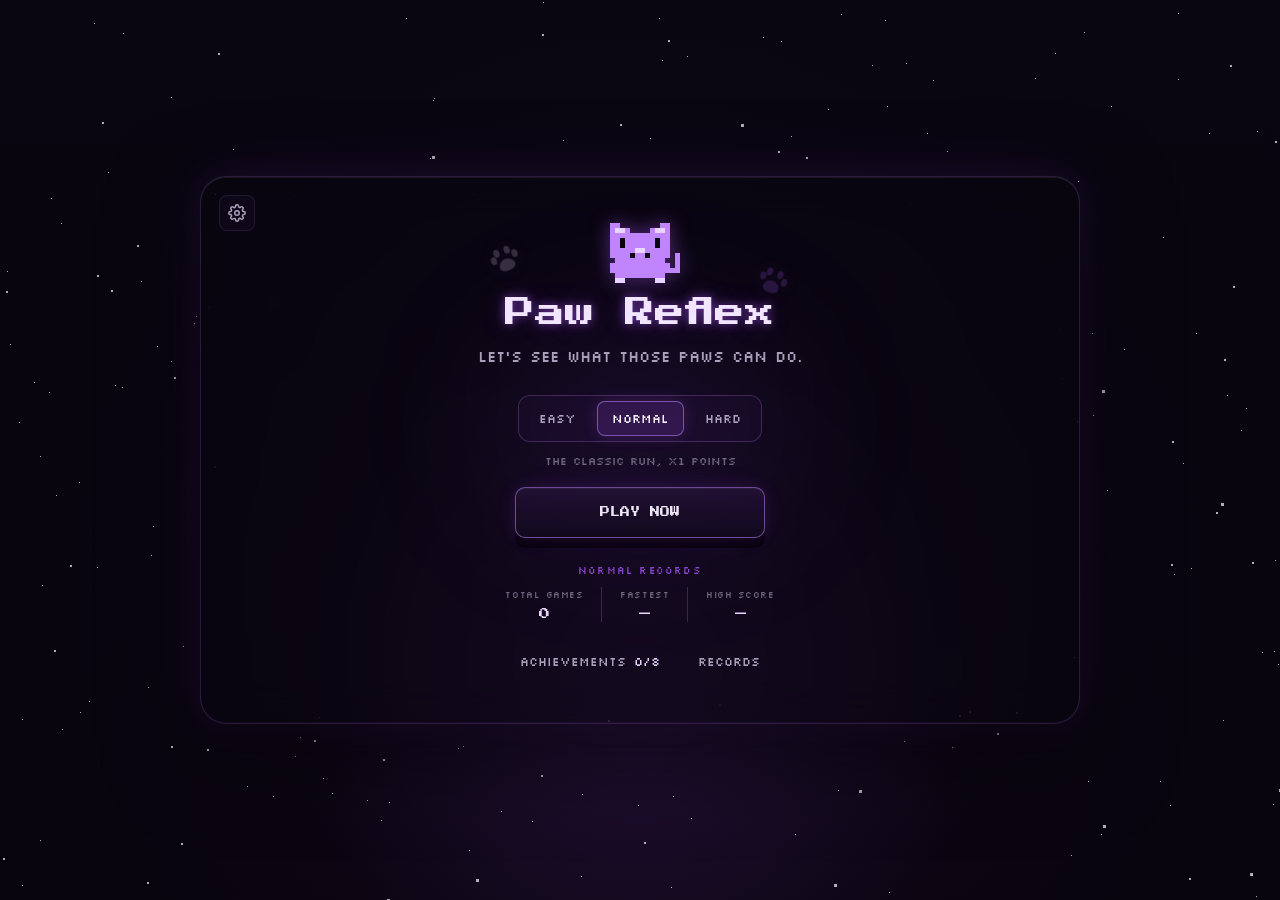
==== commit 2bbc2688: "fix: paw decorations, results scroll-to-top, results idle state, cleaner home screen" ====
--- a/homescreen.html
+++ b/homescreen.html
@@ -43,27 +43,8 @@
         </svg>
       </button>
       <section class="home-screen">
-        <span
-          class="paw"
-          style="
-            top: -4px;
-            left: 18px;
-            transform: rotate(-18deg);
-            color: var(--pink);
-          "
-          aria-hidden="true"
-        ></span>
-
-        <span
-          class="paw"
-          style="
-            bottom: 6px;
-            right: 14px;
-            transform: rotate(14deg);
-            color: var(--signal);
-          "
-          aria-hidden="true"
-        ></span>
+        <span class="paw paw-left" aria-hidden="true"></span>
+        <span class="paw paw-right" aria-hidden="true"></span>
 
         <div class="mascot-wrap">
           <svg
--- a/style.css
+++ b/style.css
@@ -5199,3 +5199,253 @@
     animation: none;
   }
 }
+
+/* ===== Scroll cleanup: compact layouts + themed scrollbars ===== */
+
+.game-container,
+#results-screen,
+.results-card {
+  scrollbar-width: thin;
+  scrollbar-color: rgba(168, 85, 247, 0.45) transparent;
+}
+
+.game-container::-webkit-scrollbar,
+#results-screen::-webkit-scrollbar,
+.results-card::-webkit-scrollbar {
+  width: 6px;
+}
+
+.game-container::-webkit-scrollbar-track,
+#results-screen::-webkit-scrollbar-track,
+.results-card::-webkit-scrollbar-track {
+  background: transparent;
+}
+
+.game-container::-webkit-scrollbar-thumb,
+#results-screen::-webkit-scrollbar-thumb,
+.results-card::-webkit-scrollbar-thumb {
+  background: rgba(168, 85, 247, 0.45);
+  border-radius: 999px;
+}
+
+.achievements-card {
+  max-width: 560px;
+}
+
+.achievements-list {
+  max-height: none;
+  overflow: visible;
+
+  display: grid;
+  grid-template-columns: 1fr 1fr;
+  gap: 8px;
+}
+
+.achievement-item {
+  flex-direction: column;
+  align-items: flex-start;
+  justify-content: flex-start;
+  gap: 6px;
+
+  padding: 10px 12px;
+}
+
+.achievement-item strong {
+  font-size: 11px;
+  line-height: 1.4;
+  margin-bottom: 4px;
+}
+
+.achievement-item span {
+  display: block;
+  font-size: 9px;
+  line-height: 1.5;
+}
+
+.achievement-item em {
+  font-size: 8px;
+}
+
+.records-body {
+  max-height: none;
+  overflow: visible;
+}
+
+.records-card {
+  max-width: 480px;
+}
+
+.records-history {
+  gap: 5px;
+}
+
+.records-history li {
+  padding: 7px 10px;
+}
+
+.records-subtitle {
+  margin: 14px 0 6px;
+}
+
+@media (max-width: 560px) {
+  .achievements-list {
+    grid-template-columns: 1fr;
+  }
+
+  .achievement-item {
+    flex-direction: row;
+    align-items: center;
+    justify-content: space-between;
+  }
+
+  .achievements-card {
+    max-height: 90vh;
+    overflow-y: auto;
+    scrollbar-width: none;
+  }
+
+  .achievements-card::-webkit-scrollbar {
+    display: none;
+  }
+}
+
+@media (max-height: 700px) {
+  .records-card {
+    max-height: 90vh;
+    overflow-y: auto;
+    scrollbar-width: none;
+  }
+
+  .records-card::-webkit-scrollbar {
+    display: none;
+  }
+}
+
+/* ===== Paw decorations: fixed positioning + proper paw shape ===== */
+
+.home-screen > .paw {
+  position: absolute;
+  z-index: 0;
+  width: 30px;
+  height: 28px;
+  opacity: 0.2;
+}
+
+.paw::before {
+  width: 16px;
+  height: 12px;
+  top: 14px;
+  left: 7px;
+  border-radius: 50% 50% 46% 46% / 62% 62% 38% 38%;
+}
+
+.paw::after {
+  width: 6px;
+  height: 8px;
+  top: 8px;
+  left: 1px;
+  border-radius: 50%;
+  box-shadow:
+    5px -6px 0 0 currentColor,
+    16px -6px 0 0 currentColor,
+    22px 0 0 0 currentColor;
+}
+
+.home-screen > .paw-left {
+  top: 30px;
+  left: calc(50% - 150px);
+  transform: rotate(-22deg);
+  color: var(--pink);
+}
+
+.home-screen > .paw-right {
+  top: 52px;
+  left: calc(50% + 118px);
+  transform: rotate(20deg);
+  color: var(--signal);
+}
+
+@media (max-width: 480px) {
+  .home-screen > .paw-left {
+    left: calc(50% - 110px);
+  }
+
+  .home-screen > .paw-right {
+    left: calc(50% + 80px);
+  }
+}
+
+/* ===== Home screen: lighter, cleaner layout ===== */
+
+.home-screen {
+  padding-top: 8px;
+}
+
+.home-screen h1 {
+  margin-bottom: 12px;
+}
+
+.home-screen .tagline {
+  margin-bottom: 26px;
+}
+
+/* How-to chips are noise next to the mode picker; the tagline and
+   the in-game prompts already teach the loop. */
+.how-to {
+  display: none;
+}
+
+.mode-select {
+  margin-top: 0;
+}
+
+.mode-hint {
+  margin: 12px 0 18px;
+}
+
+/* Records become one quiet line instead of three boxed cards */
+.home-stats {
+  margin-top: 26px;
+}
+
+.home-stats-mode {
+  margin-bottom: 10px;
+  opacity: 0.8;
+}
+
+.home-stat-row {
+  gap: 0;
+}
+
+.home-stat {
+  min-width: 0;
+  padding: 2px 18px;
+
+  background: none;
+  border: 0;
+  border-radius: 0;
+}
+
+.home-stat + .home-stat {
+  border-left: 1px solid var(--border-hair-strong);
+}
+
+/* Secondary links: text-style, not heavy buttons */
+.home-links {
+  margin-top: 22px;
+  gap: 8px;
+}
+
+.home-links .achievements-btn,
+.home-links .records-btn {
+  background: transparent;
+  border-color: transparent;
+  color: var(--text-muted);
+}
+
+.home-links .achievements-btn:hover,
+.home-links .records-btn:hover {
+  background: rgba(168, 85, 247, 0.08);
+  border-color: var(--border-hair-strong);
+  color: var(--text-primary);
+}
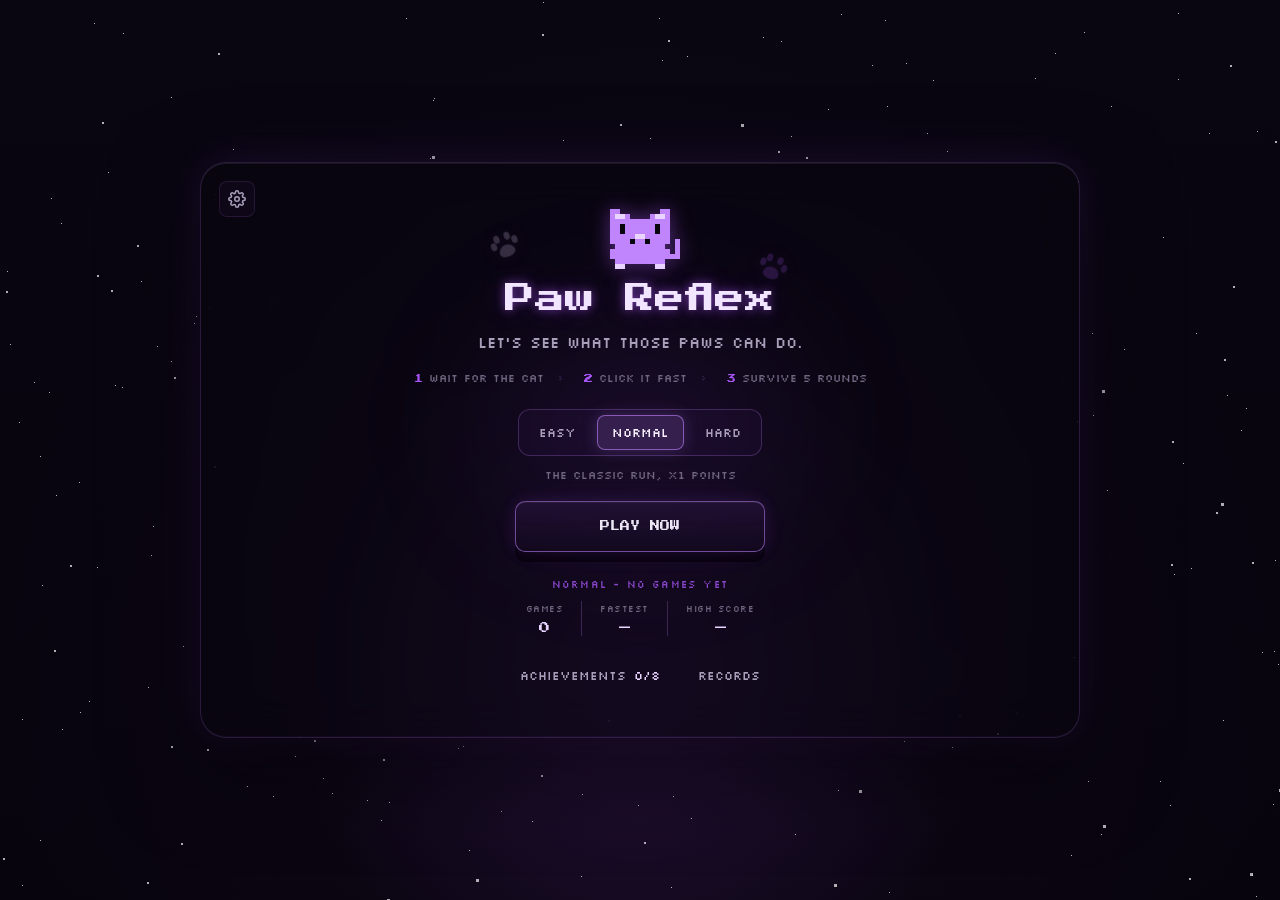
==== commit d5de50f2: "feat: settings & accessibility - volume sliders, keyboard shortcuts, dialog focus handling, no-scrol" ====
--- a/homescreen.html
+++ b/homescreen.html
@@ -148,7 +148,7 @@
 
           <div class="home-stat-row">
             <div class="home-stat">
-              <span>Total games</span>
+              <span>Games</span>
               <strong class="home-stat-games">0</strong>
             </div>
 
@@ -226,6 +226,16 @@
             <div>
               <strong>Music</strong>
               <span>Home screen soundtrack</span>
+              <input
+                class="volume-slider"
+                type="range"
+                min="0"
+                max="100"
+                step="5"
+                value="40"
+                data-volume="musicVolume"
+                aria-label="Music volume"
+              />
             </div>
             <button
               class="toggle"
@@ -243,6 +253,16 @@
             <div>
               <strong>Sound effects</strong>
               <span>Clicks, hits and countdown</span>
+              <input
+                class="volume-slider"
+                type="range"
+                min="0"
+                max="100"
+                step="5"
+                value="100"
+                data-volume="sfxVolume"
+                aria-label="Sound effects volume"
+              />
             </div>
             <button
               class="toggle"
--- a/style.css
+++ b/style.css
@@ -5391,10 +5391,6 @@
 
 /* How-to chips are noise next to the mode picker; the tagline and
    the in-game prompts already teach the loop. */
-.how-to {
-  display: none;
-}
-
 .mode-select {
   margin-top: 0;
 }
@@ -5449,3 +5445,272 @@
   border-color: var(--border-hair-strong);
   color: var(--text-primary);
 }
+
+/* ===== Feature 4: home screen upgrade ===== */
+
+/* How-to: one quiet line instead of boxed chips */
+.how-to {
+  display: flex;
+  flex-wrap: wrap;
+  justify-content: center;
+  align-items: center;
+  gap: 4px 14px;
+
+  margin: -10px 0 24px;
+}
+
+.how-to li {
+  padding: 0;
+
+  font-size: 11px;
+  color: var(--text-faint);
+
+  border: 0;
+  border-radius: 0;
+}
+
+.how-to li + li::before {
+  content: "\203A";
+  margin-right: 14px;
+  color: var(--border-hair-strong);
+}
+
+/* Per-mode accent on the picker */
+.mode-select {
+  --mode-accent: 192, 132, 252;
+}
+
+.mode-select[data-mode="easy"] {
+  --mode-accent: 165, 180, 252;
+}
+
+.mode-select[data-mode="hard"] {
+  --mode-accent: 232, 121, 249;
+}
+
+.mode-btn.is-active {
+  background: rgba(var(--mode-accent), 0.16);
+  border-color: rgba(var(--mode-accent), 0.6);
+  box-shadow: 0 0 16px rgba(var(--mode-accent), 0.22);
+}
+
+/* Mascot mood: calmer on Easy, twitchier on Hard */
+.mascot-wrap[data-mode="easy"] .mascot-tail {
+  animation-duration: 2.4s;
+}
+
+.mascot-wrap[data-mode="hard"] .mascot-tail {
+  animation-duration: 0.7s;
+}
+
+.mascot-wrap[data-mode="hard"] .mascot {
+  animation-duration: 1.6s;
+}
+
+.mascot-wrap.is-hop {
+  animation: mascotHop 0.4s cubic-bezier(0.34, 1.56, 0.64, 1);
+}
+
+@keyframes mascotHop {
+  0% {
+    transform: translateY(0);
+  }
+  40% {
+    transform: translateY(-8px);
+  }
+  100% {
+    transform: translateY(0);
+  }
+}
+
+@media (prefers-reduced-motion: reduce) {
+  .mascot-wrap.is-hop {
+    animation: none;
+  }
+}
+
+body.no-effects .mascot-wrap.is-hop {
+  animation: none;
+}
+
+/* ===== Gameplay fits the screen: no scrolling on index ===== */
+
+body.game-page {
+  height: 100vh;
+  height: 100dvh;
+  min-height: 0;
+  overflow: hidden;
+}
+
+.game-page .game-container {
+  display: flex;
+  flex-direction: column;
+
+  width: min(880px, 95vw);
+  height: min(860px, calc(100vh - 16px));
+  height: min(860px, calc(100dvh - 16px));
+  max-height: none;
+  overflow: hidden;
+
+  padding: clamp(10px, 2.2vh, 38px) clamp(12px, 3vw, 38px)
+    clamp(10px, 2vh, 42px);
+}
+
+.game-page .game-header,
+.game-page .stat-row,
+.game-page .round-dots,
+.game-page .mode-tag,
+.game-page .start-btn {
+  flex: none;
+}
+
+.game-page .game-header {
+  margin-bottom: clamp(8px, 1.8vh, 26px);
+  padding-bottom: clamp(6px, 1.4vh, 18px);
+}
+
+.game-page .stat-row {
+  margin-bottom: clamp(8px, 1.6vh, 20px);
+}
+
+.game-page .stat-block {
+  padding: clamp(7px, 1.4vh, 15px) clamp(10px, 1.6vw, 17px);
+}
+
+/* the play area takes whatever space is left */
+.game-page .game-area {
+  flex: 1 1 0;
+  height: auto;
+  min-height: 0;
+}
+
+.game-page .round-dots {
+  margin-top: clamp(8px, 1.6vh, 18px);
+}
+
+.game-page .mode-tag {
+  margin-top: clamp(6px, 1.2vh, 12px);
+}
+
+.game-page .start-btn {
+  margin-top: clamp(8px, 1.8vh, 22px);
+  padding: clamp(10px, 1.8vh, 17px) 16px;
+}
+
+/* short screens (landscape phones, small laptops) */
+@media (max-height: 520px) {
+  .game-page .mode-tag {
+    display: none;
+  }
+
+  .game-page .stat-block {
+    padding: 5px 10px;
+  }
+
+  .game-page .stat-label {
+    font-size: 9px;
+  }
+
+  .game-page .round-dots {
+    margin-top: 6px;
+  }
+
+  .game-page .start-btn {
+    margin-top: 6px;
+    padding: 9px 14px;
+  }
+}
+
+/* ===== Settings: volume sliders + shortcuts hint ===== */
+
+.setting-row > div {
+  flex: 1;
+  min-width: 0;
+}
+
+.volume-slider {
+  --fill: 100%;
+
+  display: block;
+  width: 100%;
+  height: 18px;
+  margin: 8px 0 0;
+
+  background: transparent;
+  cursor: pointer;
+
+  -webkit-appearance: none;
+  appearance: none;
+}
+
+.volume-slider::-webkit-slider-runnable-track {
+  height: 4px;
+  border-radius: 999px;
+  background: linear-gradient(
+    90deg,
+    var(--signal) var(--fill),
+    rgba(255, 255, 255, 0.08) var(--fill)
+  );
+}
+
+.volume-slider::-moz-range-track {
+  height: 4px;
+  border-radius: 999px;
+  background: rgba(255, 255, 255, 0.08);
+}
+
+.volume-slider::-moz-range-progress {
+  height: 4px;
+  border-radius: 999px;
+  background: var(--signal);
+}
+
+.volume-slider::-webkit-slider-thumb {
+  -webkit-appearance: none;
+  width: 14px;
+  height: 14px;
+  margin-top: -5px;
+  border: 0;
+  border-radius: 50%;
+  background: var(--pink);
+  box-shadow: 0 0 10px rgba(168, 85, 247, 0.5);
+}
+
+.volume-slider::-moz-range-thumb {
+  width: 14px;
+  height: 14px;
+  border: 0;
+  border-radius: 50%;
+  background: var(--pink);
+  box-shadow: 0 0 10px rgba(168, 85, 247, 0.5);
+}
+
+.volume-slider:focus-visible {
+  outline: 2px solid var(--signal);
+  outline-offset: 3px;
+  border-radius: 4px;
+}
+
+.settings-hint {
+  margin: 0 0 16px;
+
+  font-family: var(--font-mono);
+  font-size: 10px;
+  line-height: 1.6;
+  color: var(--text-faint);
+}
+
+.settings-card {
+  max-height: 90vh;
+  overflow-y: auto;
+  scrollbar-width: none;
+}
+
+.settings-card::-webkit-scrollbar {
+  display: none;
+}
+
+/* inert (blocked) layers never react to the pointer */
+[inert] {
+  pointer-events: none;
+}
